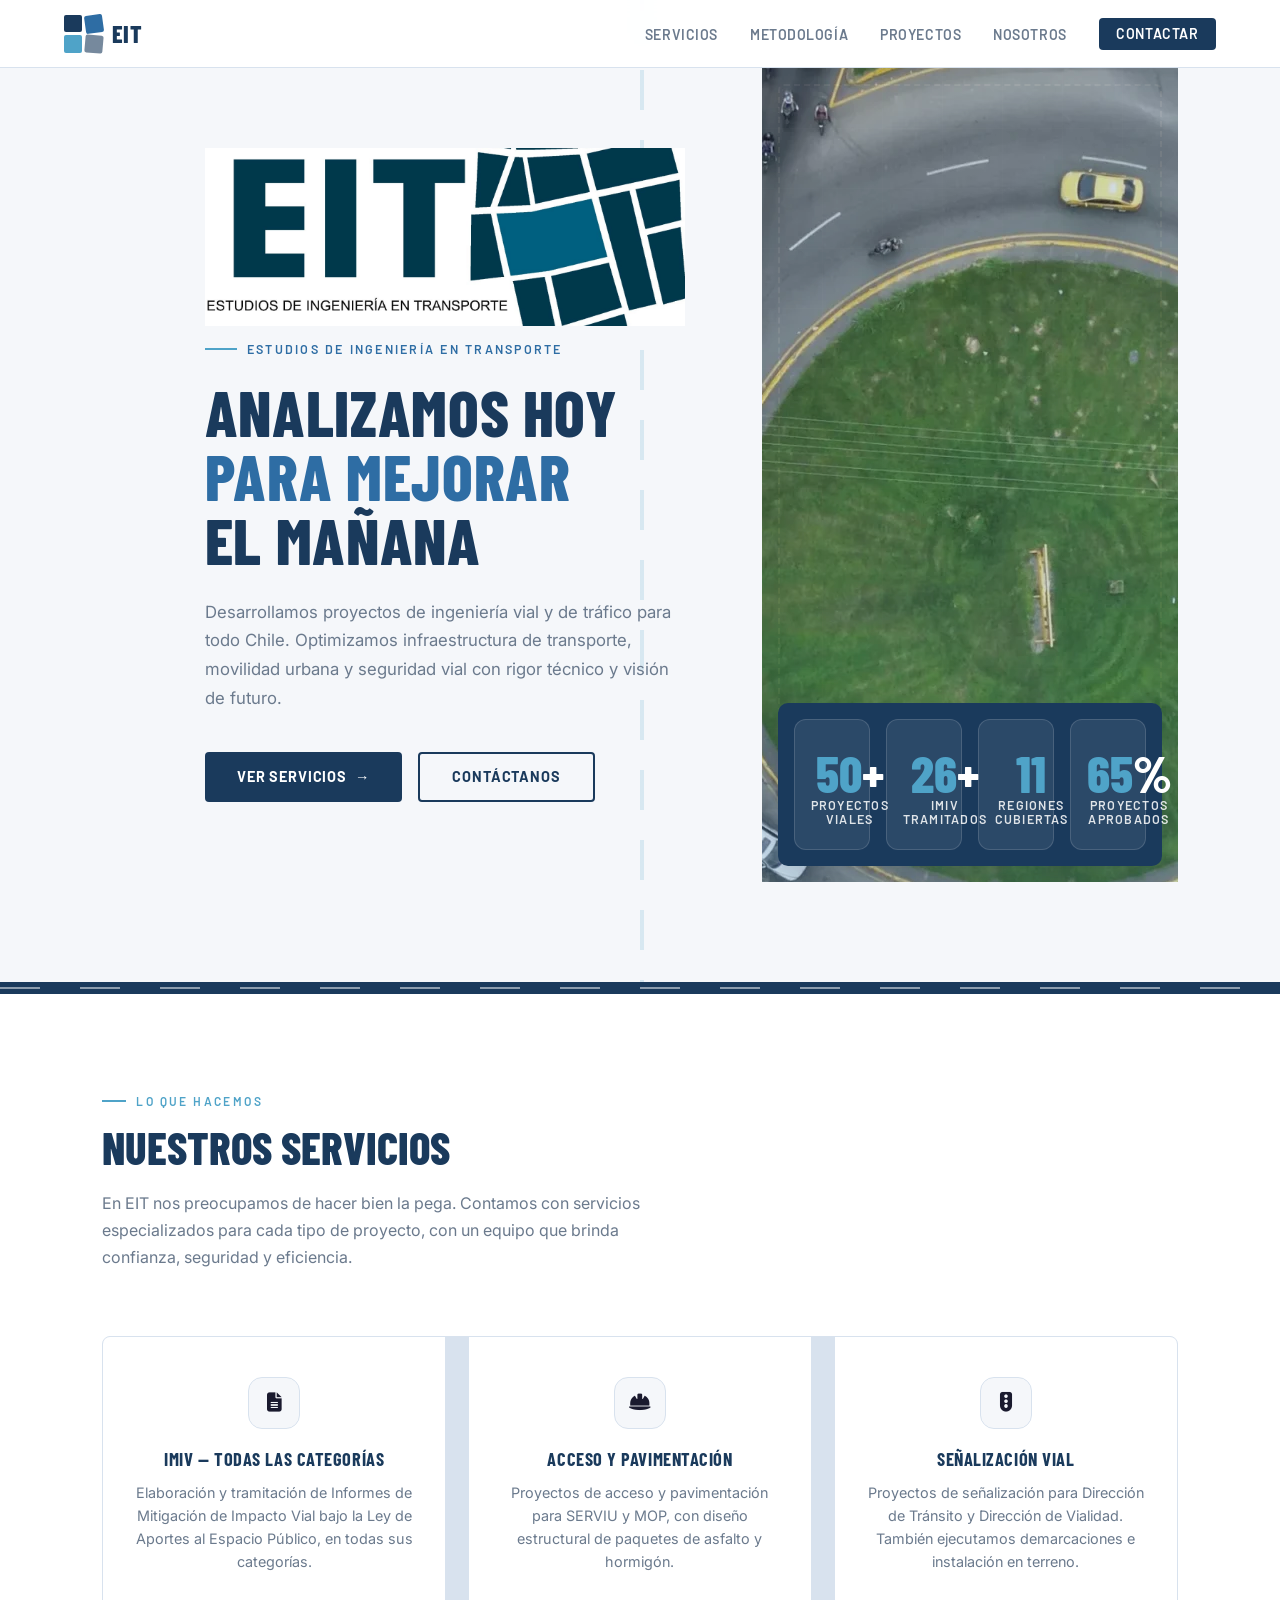
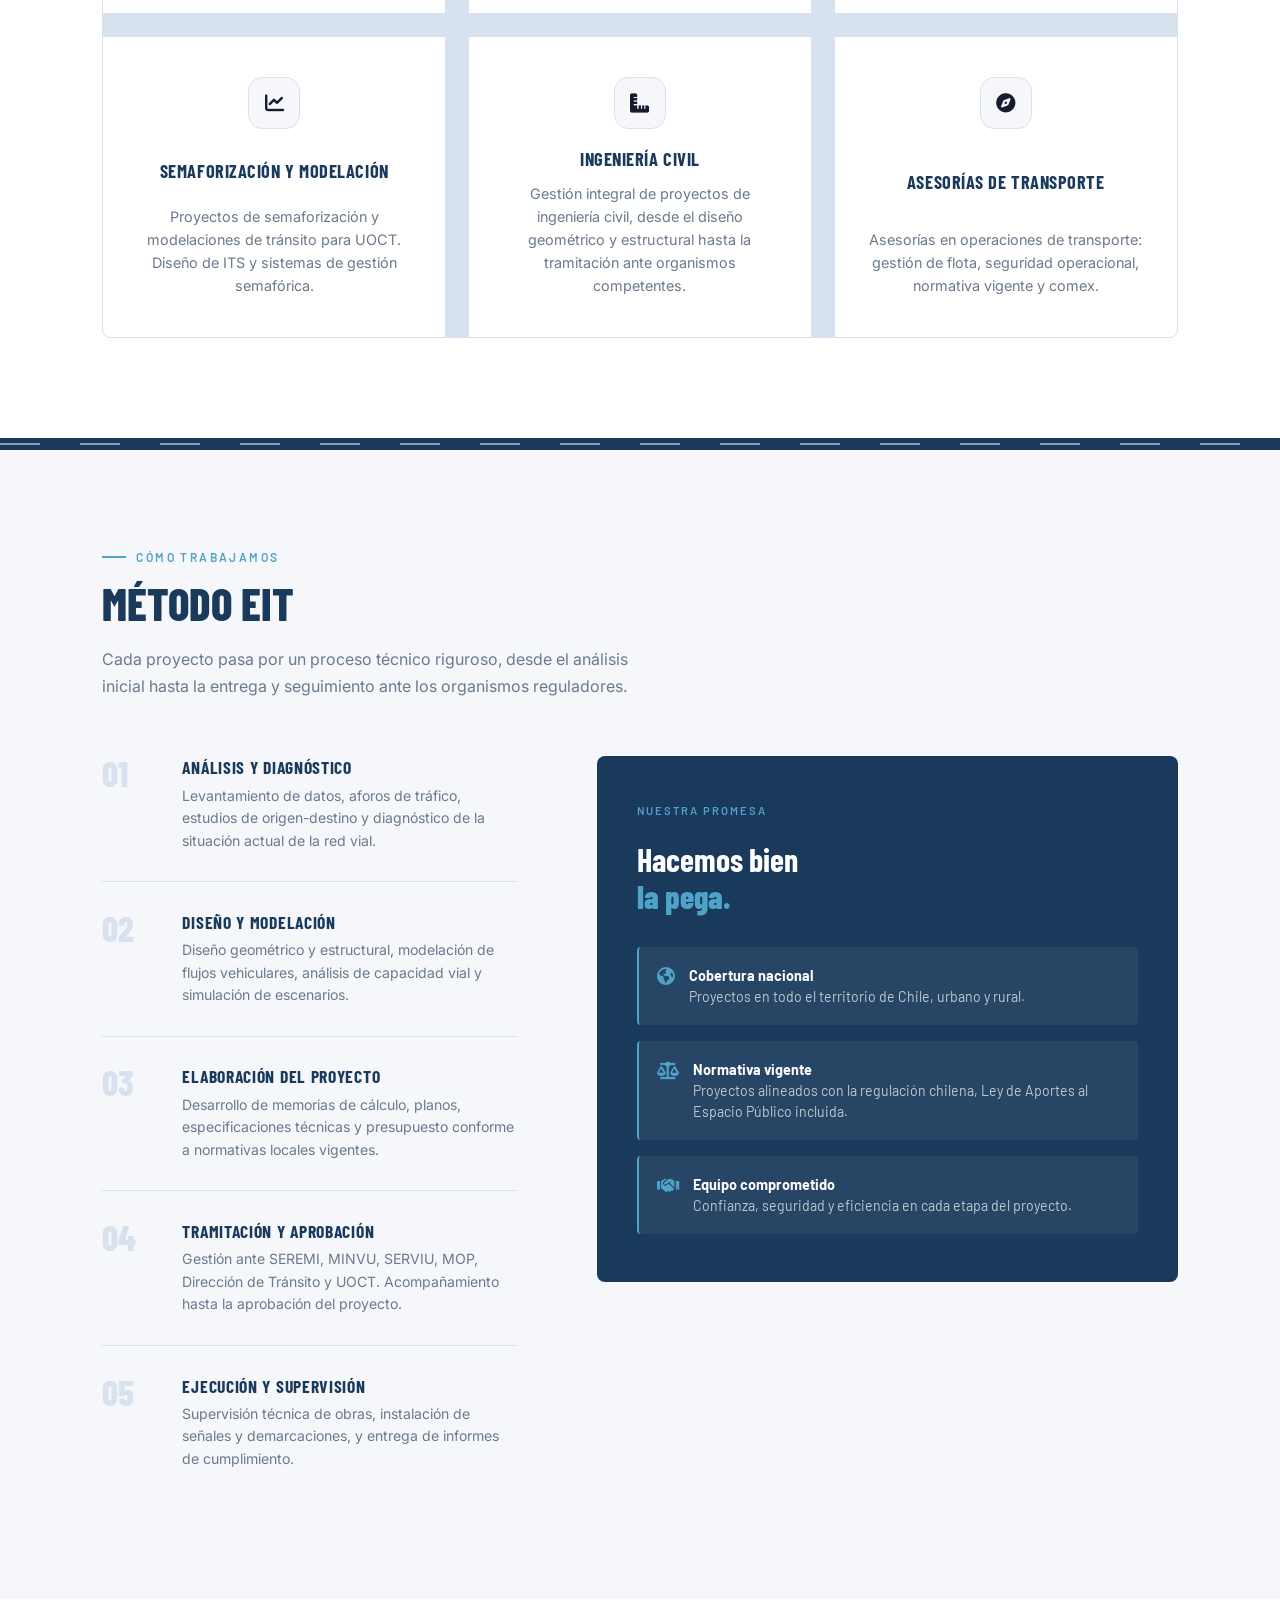
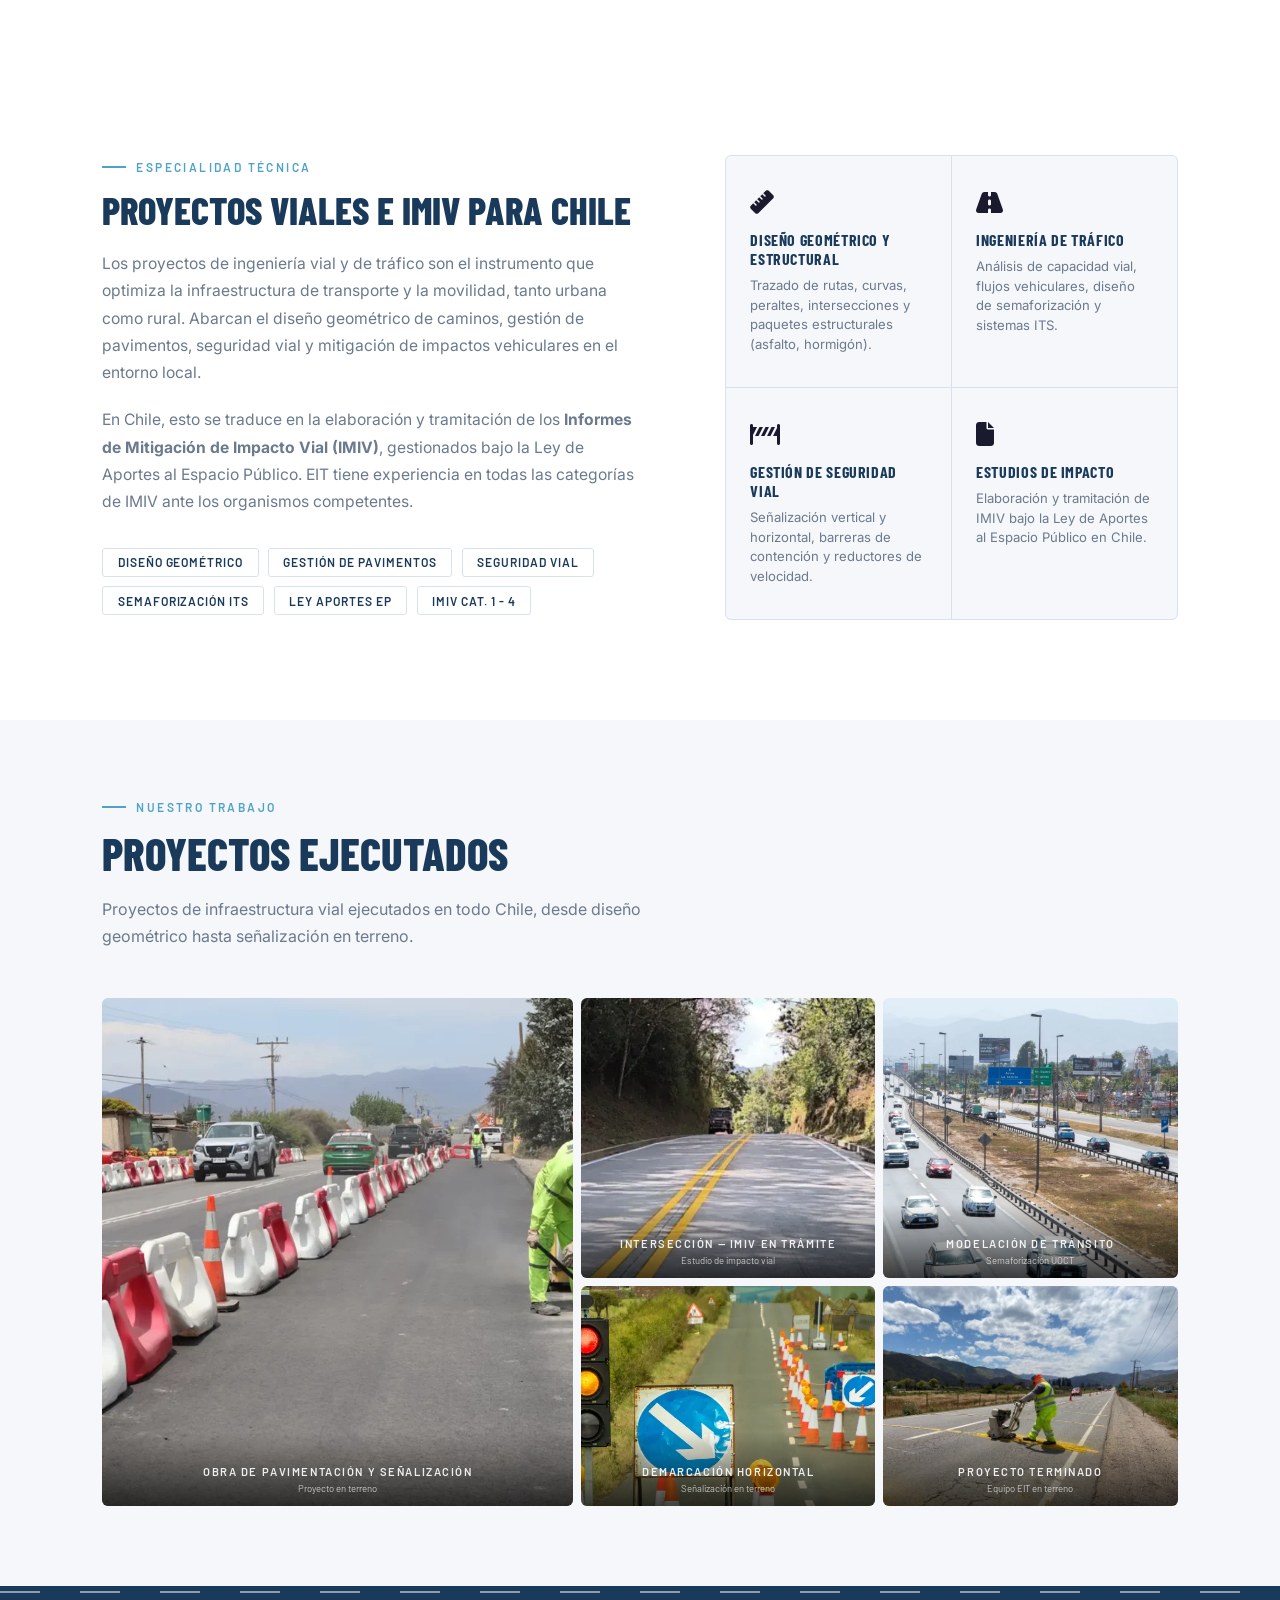
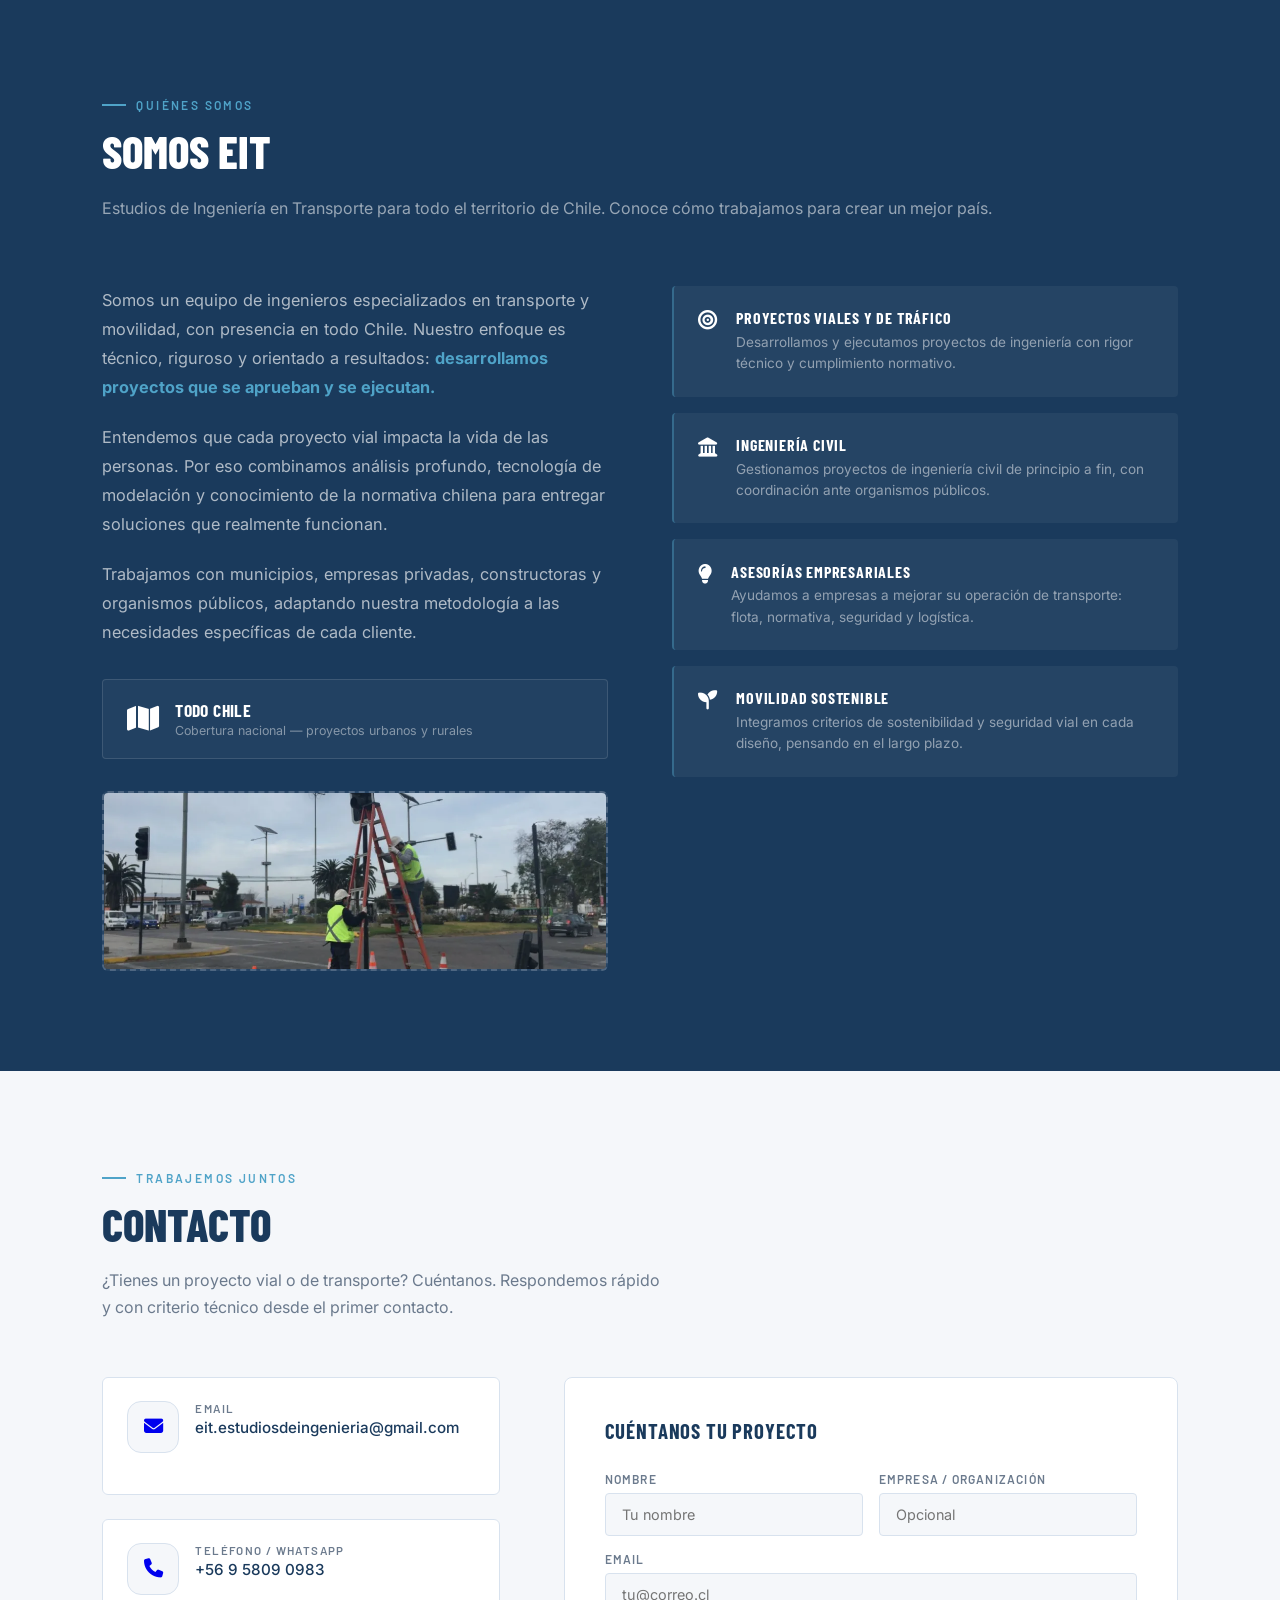
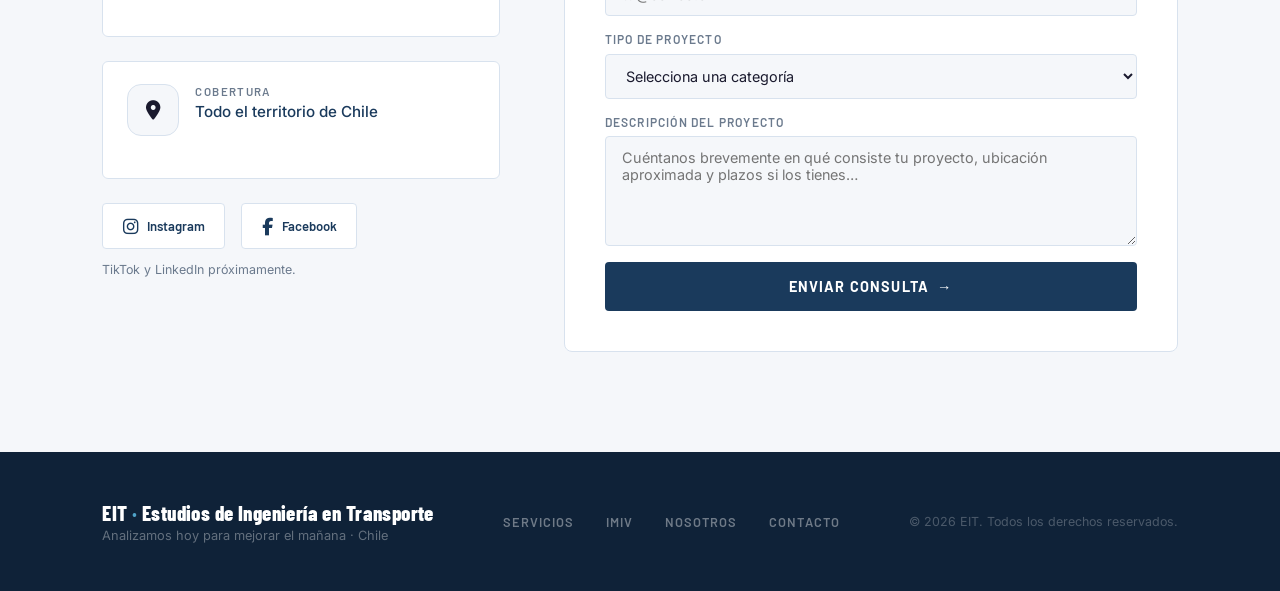
==== index.html @ 3e3e816f "third commit" ====
<!DOCTYPE html>
<html lang="es">
<head>
<meta charset="UTF-8">
<meta name="viewport" content="width=device-width, initial-scale=1.0">
<title>EIT — Estudios de Ingeniería en Transporte</title>
<link rel="preconnect" href="https://fonts.googleapis.com">
<link rel="preconnect" href="https://fonts.gstatic.com" crossorigin>
<link href="https://fonts.googleapis.com/css2?family=Barlow+Condensed:wght@400;600;700;800&family=Barlow:wght@400;500;600&family=Inter:wght@400;500&display=swap" rel="stylesheet">
<link rel="stylesheet" href="https://cdnjs.cloudflare.com/ajax/libs/font-awesome/6.4.0/css/all.min.css" integrity="sha384-iw3OoTErCYJJB9mCa8LNS2hbsQ7M3C0EpIsO/H5+EGAkPGc6rk+V8i04oW/K5xq0" crossorigin="anonymous" referrerpolicy="no-referrer" />


<link rel="stylesheet" href="static/css/style.css">

</head>
<body>

<!-- NAV -->
<nav id="mainNav">
  <a class="nav-logo" href="#">
    <div class="logo-mark">
      <span></span><span></span><span></span><span></span>
    </div>
    <span class="nav-wordmark">EIT</span>
  </a>
  <ul class="nav-links">
    <li><a href="#servicios">Servicios</a></li>
    <li><a href="#metodologia">Metodología</a></li>
    <li><a href="#proyectos">Proyectos</a></li>
    <li><a href="#nosotros">Nosotros</a></li>
    <li><a href="#contacto" class="nav-cta">Contactar</a></li>
  </ul>
</nav>

<!-- HERO -->
<section class="hero" id="inicio">
  <div class="hero-content">
    <img src="static/img/logo_rec.png" alt="Logo EIT" style="margin-bottom:1rem; margin-top:0rem; width:30rem;">

    <div class="hero-eyebrow">Estudios de Ingeniería en Transporte</div>
    <h1 class="hero-title">
      Analizamos hoy<br>
      <em>para mejorar</em>
      el mañana
    </h1>
    <p class="hero-body">
      Desarrollamos proyectos de ingeniería vial y de tráfico para todo Chile. 
      Optimizamos infraestructura de transporte, movilidad urbana y seguridad vial con rigor técnico y visión de futuro.
    </p>
    <div class="hero-actions">
      <a href="#servicios" class="btn-primary">
        <span>Ver servicios</span>
        <span>→</span>
      </a>
      <a href="#contacto" class="btn-outline">
        <span>Contáctanos</span>
      </a>
    </div>
  </div>

  <div class="hero-visual">
    <div class="hero-visual-bg"></div>
    <div class="hero-visual-grid"></div>
    <div class="hero-stats">
      <div class="stat-card">
        <!-- <div class="stat-icon">🛣️</div> -->
        <div class="stat-number"><span id="cnt1">0</span>+</div>
        <div class="stat-label">Proyectos viales</div>
      </div>
      <div class="stat-card">
        <!-- <div class="stat-icon">📊</div> -->
        <div class="stat-number"><span id="cnt2">0</span>+</div>
        <div class="stat-label">IMIV tramitados</div>
      </div>
      <div class="stat-card">
        <!-- <div class="stat-icon">🏙️</div> -->
        <div class="stat-number"><span id="cnt3">0</span></div>
        <div class="stat-label">Regiones cubiertas</div>
      </div>
      <div class="stat-card">
        <!-- <div class="stat-icon">✅</div> -->
        <div class="stat-number"><span id="cnt4">0</span>%</div>
        <div class="stat-label">Proyectos aprobados</div>
      </div>
    </div>
    <div class="img-placeholder" title="Foto de proyecto">
      <!-- <span class="img-placeholder-icon">📷</span> -->
      <img src="static/img/img_05.webp" alt="Imagen de proyecto vial" style="opacity:.8;">
      <!-- <span class="img-placeholder-label">Poner imagen de proyecto aquí<br><span style="opacity:.6;font-size:.7em;">Ej: vista aérea de intersección, obra vial, etc.</span></span> -->
    </div>
  </div>
</section>

<div class="road-divider"></div>

<!-- SERVICIOS -->
<section id="servicios">
  <div class="services-header reveal">
    <div class="section-eyebrow">Lo que hacemos</div>
    <h2 class="section-title">Nuestros servicios</h2>
    <p class="section-sub">En EIT nos preocupamos de hacer bien la pega. Contamos con servicios especializados para cada tipo de proyecto, con un equipo que brinda confianza, seguridad y eficiencia.</p>
  </div>

  <!-- <div class="services-grid" style="display:flex ;flex-wrap:no-wrap; flex-direction:col;  "> -->
  <div class="services-grid" >
    <div class="service-card reveal reveal-delay-1">
      <div class="service-icon"><i class="fas fa-file-alt"></i></div>
      <div class="service-name">IMIV — Todas las categorías</div>
      <p class="service-desc">Elaboración y tramitación de Informes de Mitigación de Impacto Vial bajo la Ley de Aportes al Espacio Público, en todas sus categorías.</p>
    </div>
    <div class="service-card reveal reveal-delay-2">
      <div class="service-icon"><i class="fas fa-hard-hat"></i></div>
      <div class="service-name">Acceso y pavimentación</div>
      <p class="service-desc">Proyectos de acceso y pavimentación para SERVIU y MOP, con diseño estructural de paquetes de asfalto y hormigón.</p>
    </div>
    <div class="service-card reveal reveal-delay-3">
      <div class="service-icon"><i class="fas fa-traffic-light"></i></div>
      <div class="service-name">Señalización vial</div>
      <p class="service-desc">Proyectos de señalización para Dirección de Tránsito y Dirección de Vialidad. También ejecutamos demarcaciones e instalación en terreno.</p>
    </div>
    <div class="service-card reveal reveal-delay-1">
      <div class="service-icon"><i class="fas fa-chart-line"></i></div>
      <div class="service-name">Semaforización y modelación</div>
      <p class="service-desc">Proyectos de semaforización y modelaciones de tránsito para UOCT. Diseño de ITS y sistemas de gestión semafórica.</p>
    </div>
    <div class="service-card reveal reveal-delay-2">
      <div class="service-icon"><i class="fas fa-ruler-combined"></i></div>
      <div class="service-name">Ingeniería civil</div>
      <p class="service-desc">Gestión integral de proyectos de ingeniería civil, desde el diseño geométrico y estructural hasta la tramitación ante organismos competentes.</p>
    </div>
    <div class="service-card reveal reveal-delay-3">
      <div class="service-icon"><i class="fas fa-compass"></i></div>
      <div class="service-name">Asesorías de transporte</div>
      <p class="service-desc">Asesorías en operaciones de transporte: gestión de flota, seguridad operacional, normativa vigente y comex.</p>
    </div>
  </div>
</section>

<div class="road-divider"></div>

<!-- METODOLOGÍA -->
<section id="metodologia">
  <div class="reveal">
    <div class="section-eyebrow">Cómo trabajamos</div>
    <h2 class="section-title">Método EIT</h2>
    <p class="section-sub">Cada proyecto pasa por un proceso técnico riguroso, desde el análisis inicial hasta la entrega y seguimiento ante los organismos reguladores.</p>
  </div>

  <div class="process-layout">
    <div class="process-steps">
      <div class="process-step reveal">
        <div class="step-number">01</div>
        <div class="step-content">
          <h3>Análisis y diagnóstico</h3>
          <p>Levantamiento de datos, aforos de tráfico, estudios de origen-destino y diagnóstico de la situación actual de la red vial.</p>
        </div>
      </div>
      <div class="process-step reveal reveal-delay-1">
        <div class="step-number">02</div>
        <div class="step-content">
          <h3>Diseño y modelación</h3>
          <p>Diseño geométrico y estructural, modelación de flujos vehiculares, análisis de capacidad vial y simulación de escenarios.</p>
        </div>
      </div>
      <div class="process-step reveal reveal-delay-2">
        <div class="step-number">03</div>
        <div class="step-content">
          <h3>Elaboración del proyecto</h3>
          <p>Desarrollo de memorias de cálculo, planos, especificaciones técnicas y presupuesto conforme a normativas locales vigentes.</p>
        </div>
      </div>
      <div class="process-step reveal reveal-delay-3">
        <div class="step-number">04</div>
        <div class="step-content">
          <h3>Tramitación y aprobación</h3>
          <p>Gestión ante SEREMI, MINVU, SERVIU, MOP, Dirección de Tránsito y UOCT. Acompañamiento hasta la aprobación del proyecto.</p>
        </div>
      </div>
      <div class="process-step reveal reveal-delay-4">
        <div class="step-number">05</div>
        <div class="step-content">
          <h3>Ejecución y supervisión</h3>
          <p>Supervisión técnica de obras, instalación de señales y demarcaciones, y entrega de informes de cumplimiento.</p>
        </div>
      </div>
    </div>

    <div class="process-highlight reveal reveal-delay-2">
      <span class="highlight-tag">Nuestra promesa</span>
      <div class="highlight-quote">
        Hacemos bien<br>
        <strong>la pega.</strong>
      </div>
      <div class="highlight-items">
        <div class="highlight-item">
          <span class="hi-icon"><i class="fas fa-globe-americas"></i></span>
          <div class="hi-text">
            <strong>Cobertura nacional</strong>
            Proyectos en todo el territorio de Chile, urbano y rural.
          </div>
        </div>
        <div class="highlight-item">
          <span class="hi-icon"><i class="fas fa-scale-balanced"></i></span>
          <div class="hi-text">
            <strong>Normativa vigente</strong>
            Proyectos alineados con la regulación chilena, Ley de Aportes al Espacio Público incluida.
          </div>
        </div>
        <div class="highlight-item">
          <span class="hi-icon"><i class="fas fa-handshake"></i></span>
          <div class="hi-text">
            <strong>Equipo comprometido</strong>
            Confianza, seguridad y eficiencia en cada etapa del proyecto.
          </div>
        </div>
      </div>
    </div>
  </div>
</section>

<!-- IMIV -->
<section id="imiv">
  <div class="imiv-grid">
    <div class="imiv-content reveal">
      <div class="section-eyebrow">Especialidad técnica</div>
      <h2>Proyectos viales e IMIV para Chile</h2>
      <p>
        Los proyectos de ingeniería vial y de tráfico son el instrumento que optimiza la infraestructura de transporte y la movilidad, tanto urbana como rural. Abarcan el diseño geométrico de caminos, gestión de pavimentos, seguridad vial y mitigación de impactos vehiculares en el entorno local.
      </p>
      <p>
        En Chile, esto se traduce en la elaboración y tramitación de los <strong>Informes de Mitigación de Impacto Vial (IMIV)</strong>, gestionados bajo la Ley de Aportes al Espacio Público. EIT tiene experiencia en todas las categorías de IMIV ante los organismos competentes.
      </p>
      <div class="imiv-tags">
        <span class="tag">Diseño geométrico</span>
        <span class="tag">Gestión de pavimentos</span>
        <span class="tag">Seguridad vial</span>
        <span class="tag">Semaforización ITS</span>
        <span class="tag">Ley Aportes EP</span>
        <span class="tag">IMIV Cat. 1 - 4</span>
      </div>
    </div>

    <div class="imiv-pillars reveal reveal-delay-2">
      <div class="pillar">
        <div class="pillar-icon"><i class="fas fa-ruler"></i></div>
        <h4>Diseño geométrico y estructural</h4>
        <p>Trazado de rutas, curvas, peraltes, intersecciones y paquetes estructurales (asfalto, hormigón).</p>
      </div>
      <div class="pillar">
        <div class="pillar-icon"><i class="fas fa-road"></i></div>
        <h4>Ingeniería de tráfico</h4>
        <p>Análisis de capacidad vial, flujos vehiculares, diseño de semaforización y sistemas ITS.</p>
      </div>
      <div class="pillar">
        
        <div class="pillar-icon"><i class="fas fa-road-barrier"></i></div>
        <h4>Gestión de seguridad vial</h4>
        <p>Señalización vertical y horizontal, barreras de contención y reductores de velocidad.</p>
      </div>
      <div class="pillar">
        <div class="pillar-icon"><i class="fas fa-file"></i></div>
        <h4>Estudios de impacto</h4>
        <p>Elaboración y tramitación de IMIV bajo la Ley de Aportes al Espacio Público en Chile.</p>
      </div>
    </div>
  </div>
</section>

<!-- GALERÍA PROYECTOS -->
<section id="proyectos">
  <div class="reveal" style="margin-bottom:3rem;">
    <div class="section-eyebrow">Nuestro trabajo</div>
    <h2 class="section-title">Proyectos ejecutados</h2>
    <p class="section-sub">Proyectos de infraestructura vial ejecutados en todo Chile, desde diseño geométrico hasta señalización en terreno.</p>
  </div>

  <div class="gallery-grid reveal">
    <div class="gallery-cell" style="grid-row:1/3">
      <img src="static/img/img_06.webp" alt="Obra de pavimentación y señalización" loading="lazy">
      <div class="gallery-caption">
        Obra de pavimentación y señalización
        <span>Proyecto en terreno</span>
      </div>
    </div>
    <div class="gallery-cell">
      <img src="static/img/img_01.webp" alt="Intersección vial — IMIV en trámite" loading="lazy">
      <div class="gallery-caption">
        Intersección — IMIV en trámite
        <span>Estudio de impacto vial</span>
      </div>
    </div>
    <div class="gallery-cell">
      <img src="static/img/img_02.webp" alt="Modelación de tránsito y semaforización" loading="lazy">
      <div class="gallery-caption">
        Modelación de tránsito
        <span>Semaforización UOCT</span>
      </div>
    </div>
    <div class="gallery-cell">
      <img src="static/img/img_03.webp" alt="Demarcación horizontal y señalización" loading="lazy">
      <div class="gallery-caption">
        Demarcación horizontal
        <span>Señalización en terreno</span>
      </div>
    </div>
    <div class="gallery-cell">
      <img src="static/img/img_04.webp" alt="Equipo EIT en terreno" loading="lazy">
      <div class="gallery-caption">
        Proyecto terminado
        <span>Equipo EIT en terreno</span>
      </div>
    </div>
  </div>
</section>

<div class="road-divider"></div>

<!-- NOSOTROS -->
<section id="nosotros">
  <div class="reveal">
    <div class="section-eyebrow" style="color:var(--sky);">Quiénes somos</div>
    <h2 class="section-title">Somos EIT</h2>
    <p class="section-sub">Estudios de Ingeniería en Transporte para todo el territorio de Chile. Conoce cómo trabajamos para crear un mejor país.</p>
  </div>

  <div class="about-grid">
    <div class="about-left reveal">
      <p>
        Somos un equipo de ingenieros especializados en transporte y movilidad, con presencia en todo Chile. Nuestro enfoque es técnico, riguroso y orientado a resultados: <strong>desarrollamos proyectos que se aprueban y se ejecutan.</strong>
      </p>
      <p>
        Entendemos que cada proyecto vial impacta la vida de las personas. Por eso combinamos análisis profundo, tecnología de modelación y conocimiento de la normativa chilena para entregar soluciones que realmente funcionan.
      </p>
      <p>
        Trabajamos con municipios, empresas privadas, constructoras y organismos públicos, adaptando nuestra metodología a las necesidades específicas de cada cliente.
      </p>
      <div class="about-coverage">
        <span class="coverage-icon"><i class="fas fa-map"></i></span>
        <div class="coverage-text">
          Todo Chile
          <small>Cobertura nacional — proyectos urbanos y rurales</small>
        </div>
      </div>
      <!-- Foto equipo -->
      <div style="margin-top:2rem; height:180px; background:rgba(255,255,255,.06); border-radius:6px; border:2px dashed rgba(255,255,255,.18); display:flex; flex-direction:column; align-items:center; justify-content:center; gap:.6rem; cursor:pointer; transition:border-color .2s;" onmouseenter="this.style.borderColor='rgba(79,163,200,.6)'" onmouseleave="this.style.borderColor='rgba(255,255,255,.18)'">
        <img src="static/img/img_09.webp" alt="Equipo EIT en terreno" style="width:100%; height:100%; object-fit:cover; border-radius:4px; opacity:.9;"> 
        <!-- <span style="font-size:1.8rem; opacity:.4;"><i class="fas fa-camera"></i></span>
        <div style="font-family:'Barlow',sans-serif; font-size:.7rem; font-weight:600; letter-spacing:.14em; text-transform:uppercase; color:rgba(255,255,255,.3); text-align:center; padding:0 1rem;">
          Poner imagen proyecto aquí<br> -->
          <!-- <span style="font-weight:400; text-transform:none; letter-spacing:0; font-size:.9em;">Ej: foto del equipo EIT o proyecto destacado</span> -->
        <!-- </div> -->
      </div>
    </div>

    <div class="about-values reveal reveal-delay-2">
      <div class="value-item">
        <span class="value-ico"><i class="fas fa-bullseye"></i></span>
        <div class="value-body">
          <h4>Proyectos viales y de tráfico</h4>
          <p>Desarrollamos y ejecutamos proyectos de ingeniería con rigor técnico y cumplimiento normativo.</p>
        </div>
      </div>
      <div class="value-item">
        <span class="value-ico"><i class="fas fa-landmark"></i></span>
        <div class="value-body">
          <h4>Ingeniería civil</h4>
          <p>Gestionamos proyectos de ingeniería civil de principio a fin, con coordinación ante organismos públicos.</p>
        </div>
      </div>
      <div class="value-item">
        <span class="value-ico"><i class="fas fa-lightbulb"></i></span>
        <div class="value-body">
          <h4>Asesorías empresariales</h4>
          <p>Ayudamos a empresas a mejorar su operación de transporte: flota, normativa, seguridad y logística.</p>
        </div>
      </div>
      <div class="value-item">
        <span class="value-ico"><i class="fas fa-seedling"></i></span>
        <div class="value-body">
          <h4>Movilidad sostenible</h4>
          <p>Integramos criterios de sostenibilidad y seguridad vial en cada diseño, pensando en el largo plazo.</p>
        </div>
      </div>
    </div>
  </div>
</section>

<!-- CONTACTO -->
<section id="contacto">
  <div class="reveal">
    <div class="section-eyebrow">Trabajemos juntos</div>
    <h2 class="section-title">Contacto</h2>
    <p class="section-sub">¿Tienes un proyecto vial o de transporte? Cuéntanos. Respondemos rápido y con criterio técnico desde el primer contacto.</p>
  </div>

  <div class="contact-wrap">
    <div class="reveal">
      <div class="contact-info-block">
        <a href="mailto:eit.estudiosdeingenieria@gmail.com" class="contact-item">
          <div class="service-icon"><i class="fas fa-envelope"></i></div>
          <div>
            <div class="ci-label">Email</div>
            <div class="ci-value">eit.estudiosdeingenieria@gmail.com</div>
          </div>
        </a>
        <a href="tel:+56958090983" class="contact-item">
          <div class="service-icon"><i class="fas fa-phone"></i></div>
          <div>
            <div class="ci-label">Teléfono / WhatsApp</div>
            <div class="ci-value">+56 9 5809 0983</div>
          </div>
        </a>
        <div class="contact-item" style="cursor:default;">
          <div class="service-icon"><i class="fas fa-map-marker-alt"></i></div>
          <div>
            <div class="ci-label">Cobertura</div>
            <div class="ci-value">Todo el territorio de Chile</div>
          </div>
        </div>
      </div>

      <div class="social-row" style="margin-top:1.5rem;">
        <a href="https://www.instagram.com/estudiosingenieriatransportes" target="_blank" class="social-btn">
          <span class="social-icon"><i class="fab fa-instagram"></i></span>
          <span>Instagram</span>
        </a>
        <a href="https://web.facebook.com/profile.php?id=61589708905987" target="_blank" class="social-btn">
          <span class="social-icon"><i class="fab fa-facebook-f"></i></span>
          <span>Facebook</span>
        </a>
      </div>
      <p style="font-size:.78rem;color:var(--muted);margin-top:.8rem;">TikTok y LinkedIn próximamente.</p>
    </div>

    <div class="contact-form-card reveal reveal-delay-2">
      <div class="form-title">Cuéntanos tu proyecto</div>
      <div class="form-row">
        <div class="form-group">
          <label>Nombre</label>
          <input type="text" placeholder="Tu nombre">
        </div>
        <div class="form-group">
          <label>Empresa / Organización</label>
          <input type="text" placeholder="Opcional">
        </div>
      </div>
      <div class="form-group">
        <label>Email</label>
        <input type="email" placeholder="tu@correo.cl">
      </div>
      <div class="form-group">
        <label>Tipo de proyecto</label>
        <select>
          <option value="">Selecciona una categoría</option>
          <option>IMIV</option>
          <option>Proyecto de señalización</option>
          <option>Proyecto de semaforización</option>
          <option>Acceso y pavimentación</option>
          <option>Asesoría de transporte</option>
          <option>Otro</option>
        </select>
      </div>
      <div class="form-group">
        <label>Descripción del proyecto</label>
        <textarea placeholder="Cuéntanos brevemente en qué consiste tu proyecto, ubicación aproximada y plazos si los tienes…"></textarea>
      </div>
      <button class="form-submit" onclick="handleSubmit(this)">
        <span>Enviar consulta</span>
        <span>→</span>
      </button>
    </div>
  </div>
</section>

<!-- FOOTER -->
<footer>
  <div>
    <div class="footer-brand">EIT <span>·</span> Estudios de Ingeniería en Transporte</div>
    <div class="footer-tagline">Analizamos hoy para mejorar el mañana · Chile</div>
  </div>
  <ul class="footer-links">
    <li><a href="#servicios">Servicios</a></li>
    <li><a href="#imiv">IMIV</a></li>
    <li><a href="#nosotros">Nosotros</a></li>
    <li><a href="#contacto">Contacto</a></li>
  </ul>
  <div class="footer-copy">© 2026 EIT. Todos los derechos reservados.</div>
</footer>

<script>
  // Nav scroll effect
  const nav = document.getElementById('mainNav');
  window.addEventListener('scroll', () => {
    nav.classList.toggle('scrolled', window.scrollY > 20);
  });

  // Scroll reveal
  const revealEls = document.querySelectorAll('.reveal');
  const observer = new IntersectionObserver((entries) => {
    entries.forEach(e => {
      if (e.isIntersecting) {
        e.target.classList.add('visible');
        observer.unobserve(e.target);
      }
    });
  }, { threshold: 0.12 });
  revealEls.forEach(el => observer.observe(el));

  // Animated counters
  function animateCounter(el, target, duration = 1800) {
    let start = 0;
    const step = target / (duration / 16);
    const timer = setInterval(() => {
      start = Math.min(start + step, target);
      el.textContent = Math.floor(start);
      if (start >= target) clearInterval(timer);
    }, 16);
  }

  const countersStarted = { value: false };
  const heroObserver = new IntersectionObserver((entries) => {
    if (entries[0].isIntersecting && !countersStarted.value) {
      countersStarted.value = true;
      setTimeout(() => animateCounter(document.getElementById('cnt1'), 50), 300);
      setTimeout(() => animateCounter(document.getElementById('cnt2'), 30), 500);
      setTimeout(() => animateCounter(document.getElementById('cnt3'), 15), 700);
      setTimeout(() => animateCounter(document.getElementById('cnt4'), 97), 900);
    }
  }, { threshold: 0.3 });
  heroObserver.observe(document.querySelector('.hero-stats'));

  // Form submit feedback
  function handleSubmit(btn) {
    btn.innerHTML = '<span>✓ Mensaje enviado</span>';
    btn.style.background = '#2E6DA4';
    btn.disabled = true;
    setTimeout(() => {
      btn.innerHTML = '<span>Enviar consulta</span><span>→</span>';
      btn.style.background = '';
      btn.disabled = false;
    }, 3000);
  }
</script>
</body>
</html>
---- static/css/style.css ----
*, *::before, *::after { box-sizing: border-box; margin: 0; padding: 0; }

  :root {
    --navy:    #1A3A5C;
    --blue:    #2E6DA4;
    --sky:     #4FA3C8;
    --light:   #F5F7FA;
    --white:   #FFFFFF;
    --ink:     #1A1A2E;
    --muted:   #6B7A8D;
    --border:  #D8E2EE;
  }

  html { scroll-behavior: smooth; }

  body {
    font-family: 'Inter', sans-serif;
    background: var(--white);
    color: var(--ink);
    overflow-x: hidden;
  }

  /* ──────────────── NAV ──────────────── */
  nav {
    position: fixed; top: 0; left: 0; right: 0; z-index: 100;
    display: flex; align-items: center; justify-content: space-between;
    padding: 0 5vw;
    height: 68px;
    background: rgba(255,255,255,0.92);
    backdrop-filter: blur(10px);
    border-bottom: 1px solid var(--border);
    transition: box-shadow .3s;
  }
  nav.scrolled { box-shadow: 0 2px 20px rgba(26,58,92,.10); }

  .nav-logo {
    display: flex; align-items: center; gap: 10px;
    text-decoration: none;
  }
  .logo-mark {
    width: 38px; height: 38px;
    display: grid; grid-template-columns: 1fr 1fr; gap: 3px;
  }
  .logo-mark span {
    background: var(--navy);
    border-radius: 2px;
    transition: background .3s;
  }
  .logo-mark span:nth-child(2) { background: var(--blue); transform: rotate(-8deg); }
  .logo-mark span:nth-child(3) { background: var(--sky); }
  .logo-mark span:nth-child(4) { background: var(--navy); opacity:.6; transform: rotate(5deg); }

  .nav-wordmark {
    font-family: 'Barlow Condensed', sans-serif;
    font-weight: 800; font-size: 1.5rem;
    color: var(--navy); letter-spacing: .02em;
  }

  .nav-links {
    display: flex; align-items: center; gap: 2rem;
    list-style: none;
  }
  .nav-links a {
    font-family: 'Barlow', sans-serif;
    font-size: .88rem; font-weight: 600;
    color: var(--muted); text-decoration: none;
    letter-spacing: .04em; text-transform: uppercase;
    transition: color .2s;
  }
  .nav-links a:hover { color: var(--navy); }
  .nav-cta {
    background: var(--navy); color: var(--white) !important;
    padding: .45rem 1.1rem; border-radius: 4px;
    transition: background .2s !important;
  }
  .nav-cta:hover { background: var(--blue) !important; color: var(--white) !important; }

  /* ──────────────── HERO ──────────────── */
  .hero {
    min-height: 100vh;
    display: grid;
    grid-template-columns: 1fr 1fr;
    padding-top: 68px;
    background: var(--light);
    position: relative;
    overflow: hidden;
  }

  /* Road line decoration */
  .hero::before {
    content: '';
    position: absolute;
    left: 50%; top: 0; bottom: 0;
    width: 4px;
    background: repeating-linear-gradient(
      to bottom,
      var(--sky) 0, var(--sky) 40px,
      transparent 40px, transparent 70px
    );
    opacity: .18;
    animation: roadLines 1.2s linear infinite;
  }
  @keyframes roadLines {
    from { transform: translateY(-70px); }
    to   { transform: translateY(0); }
  }

  .hero-content {
    display: flex; flex-direction: column; justify-content: center;
    padding: 80px 6vw 80px 8vw;
    position: relative; z-index: 2;
  }

  .hero-eyebrow {
    font-family: 'Barlow', sans-serif;
    font-size: .78rem; font-weight: 600;
    letter-spacing: .18em; text-transform: uppercase;
    color: var(--blue);
    display: flex; align-items: center; gap: 10px;
    margin-bottom: 1.5rem;
  }
  .hero-eyebrow::before {
    content: '';
    display: inline-block; width: 32px; height: 2px;
    background: var(--sky);
  }

  .hero-title {
    font-family: 'Barlow Condensed', sans-serif;
    font-size: clamp(2.8rem, 5vw, 4.6rem);
    font-weight: 800; line-height: 1.0;
    color: var(--navy);
    text-transform: uppercase;
    letter-spacing: .01em;
    margin-bottom: 1.6rem;
  }
  .hero-title em {
    font-style: normal; color: var(--blue);
    display: block;
  }

  .hero-body {
    font-size: 1.05rem; line-height: 1.7;
    color: var(--muted); max-width: 480px;
    margin-bottom: 2.5rem;
  }

  .hero-actions {
    display: flex; gap: 1rem; flex-wrap: wrap;
  }
  .btn-primary {
    font-family: 'Barlow', sans-serif;
    font-weight: 700; font-size: .9rem;
    letter-spacing: .06em; text-transform: uppercase;
    padding: .9rem 2rem; border-radius: 4px;
    background: var(--navy); color: var(--white);
    text-decoration: none; border: none; cursor: pointer;
    transition: background .2s, transform .15s;
    display: inline-flex; align-items: center; gap: .5rem;
  }
  .btn-primary:hover { background: var(--blue); transform: translateY(-1px); }
  .btn-outline {
    font-family: 'Barlow', sans-serif;
    font-weight: 700; font-size: .9rem;
    letter-spacing: .06em; text-transform: uppercase;
    padding: .9rem 2rem; border-radius: 4px;
    border: 2px solid var(--navy); color: var(--navy);
    text-decoration: none; cursor: pointer;
    transition: all .2s;
    display: inline-flex; align-items: center; gap: .5rem;
    background: transparent;
  }
  .btn-outline:hover { background: var(--navy); color: var(--white); transform: translateY(-1px); }

  .hero-visual {
    position: relative; overflow: hidden;
    display: flex; align-items: center; justify-content: center;
  }
  .hero-visual-bg {
    position: absolute; inset: 0;
    background: linear-gradient(135deg, var(--navy) 0%, var(--blue) 60%, var(--sky) 100%);
  }

  /* ── IMAGE PLACEHOLDER ── */
  .img-placeholder {
    position: absolute; inset: 0;
    display: flex; flex-direction: column;
    align-items: center; justify-content: center;
    gap: .6rem;
    border: 2.5px dashed rgba(255,255,255,.25);
    margin: 16px;
    border-radius: 6px;
    cursor: pointer;
    transition: border-color .2s, background .2s;
    z-index: 1;
  }
  .img-placeholder:hover {
    border-color: rgba(255,255,255,.5);
    background: rgba(255,255,255,.04);
  }
  .img-placeholder-icon { font-size: 2.2rem; opacity: .5; }
  .img-placeholder-label {
    font-family: 'Barlow', sans-serif;
    font-size: .75rem; font-weight: 600;
    letter-spacing: .14em; text-transform: uppercase;
    color: rgba(255,255,255,.4); text-align: center;
    padding: 0 1rem;
  }

  .hero-visual-grid {
    position: absolute; inset: 0;
    background-image:
      linear-gradient(rgba(255,255,255,.04) 1px, transparent 1px),
      linear-gradient(90deg, rgba(255,255,255,.04) 1px, transparent 1px);
    background-size: 60px 60px;
  }
  .hero-stats {
    position: absolute; left: 16px; right: 16px; bottom: 16px;
    z-index: 2;
    display: grid; grid-template-columns: repeat(4, minmax(0, 1fr));
    gap: 1rem;
    padding: 1rem;
    background: var(--navy);
    border-radius: 10px;
    box-shadow: 0 14px 40px rgba(10, 29, 57, .22);
  }
  .stat-card {
    background: rgba(255,255,255,.08);
    border: 1px solid rgba(255,255,255,.14);
    border-radius: 12px;
    display: grid;
    grid-template-rows: 2fr 1fr;
    align-items: center;
    justify-items: center;
    padding: 1.4rem 1rem;
    text-align: center;
    transition: background .3s, transform .3s;
    cursor: default;
  }
  .stat-card:hover { background: rgba(255,255,255,.16); transform: translateY(-1px); }
  .stat-card:first-child { border-top-left-radius: 12px; }
  .stat-number {
    font-family: 'Barlow Condensed', sans-serif;
    font-size: clamp(2.5rem, 4vw, 3.8rem);
    font-weight: 800; color: var(--white);
    line-height: 1; align-self: end;
  }
  .stat-number span { color: var(--sky); }
  .stat-label {
    font-family: 'Barlow', sans-serif;
    font-size: .78rem; font-weight: 600;
    letter-spacing: .1em; text-transform: uppercase;
    color: rgba(255,255,255,.85);
    align-self: start;
  }
  .stat-icon {
    font-size: 1.6rem; margin-bottom: .8rem;
    opacity: .7;
  }

  /* ──────────────── ROAD DIVIDER ──────────────── */
  .road-divider {
    height: 12px;
    background: var(--navy);
    position: relative; overflow: hidden;
  }
  .road-divider::after {
    content: '';
    position: absolute;
    left: 0; right: 0;
    top: 50%; transform: translateY(-50%);
    height: 2px;
    background: repeating-linear-gradient(
      to right,
      rgba(255,255,255,.5) 0, rgba(255,255,255,.5) 40px,
      transparent 40px, transparent 80px
    );
    animation: roadH 1.8s linear infinite;
  }
  @keyframes roadH {
    from { transform: translateY(-50%) translateX(0); }
    to   { transform: translateY(-50%) translateX(80px); }
  }

  /* ──────────────── SECTIONS COMMON ──────────────── */
  section { padding: 100px 8vw; }
  .section-eyebrow {
    font-family: 'Barlow', sans-serif;
    font-size: .75rem; font-weight: 600;
    letter-spacing: .2em; text-transform: uppercase;
    color: var(--sky); margin-bottom: 1rem;
    display: flex; align-items: center; gap: 10px;
  }
  .section-eyebrow::before {
    content: ''; display: inline-block;
    width: 24px; height: 2px; background: var(--sky);
  }
  .section-title {
    font-family: 'Barlow Condensed', sans-serif;
    font-size: clamp(2rem, 3.5vw, 3rem);
    font-weight: 800; text-transform: uppercase;
    color: var(--navy); line-height: 1.05;
    margin-bottom: 1.2rem;
  }
  .section-sub {
    font-size: 1rem; line-height: 1.7;
    color: var(--muted); max-width: 560px;
  }

  /* ──────────────── SERVICIOS ──────────────── */
  #servicios { background: var(--white); }
  .services-header { margin-bottom: 4rem; }

  .services-grid {
    display: grid;
    grid-template-columns: repeat(3, minmax(280px, 1fr));
    gap: 1.5rem;
    background: var(--border);
    border: 1.5px solid var(--border);
    border-radius: 8px;
    overflow: hidden;
    align-items: stretch;
  }
  .service-card {
    background: var(--white);
    padding: 2.5rem 2rem;
    transition: background .2s;
    position: relative;
    display: flex;
    flex-direction: column;
    justify-content: space-between;
    align-items: center;
    text-align: center;
  }
  .service-card:hover { background: var(--light); }
  .service-card::before {
    content: '';
    position: absolute; top: 0; left: 0;
    width: 3px; height: 0;
    background: var(--blue);
    transition: height .35s ease;
  }
  .service-card:hover::before { height: 100%; }

  .service-icon {
    width: 52px; height: 52px;
    background: var(--light);
    border-radius: 14px;
    display: flex; align-items: center; justify-content: center;
    margin-bottom: 1.2rem;
    font-size: 1.2rem;
    border: 1.5px solid var(--border);
    transition: background .2s, border-color .2s, transform .2s;
  }
  .service-icon i {
    width: 100%; height: 100%;
    display: flex; align-items: center; justify-content: center;
  }
  .service-card:hover .service-icon {
    background: var(--blue); border-color: var(--blue);
    color: var(--white);
  }

  .service-name {
    font-family: 'Barlow Condensed', sans-serif;
    font-size: 1.15rem; font-weight: 700;
    text-transform: uppercase; letter-spacing: .03em;
    color: var(--navy); margin-bottom: .7rem;
  }
  .service-desc {
    font-size: .9rem; line-height: 1.6;
    color: var(--muted);
  }

  /* ──────────────── CÓMO TRABAJAMOS ──────────────── */
  #metodologia { background: var(--light); }

  .process-layout {
    display: grid;
    grid-template-columns: 1fr 1.4fr;
    gap: 5rem;
    align-items: start;
    margin-top: 3.5rem;
  }

  .process-steps { display: flex; flex-direction: column; gap: 0; }

  .process-step {
    display: grid;
    grid-template-columns: 56px 1fr;
    gap: 1.5rem;
    padding: 1.8rem 0;
    border-bottom: 1px solid var(--border);
    cursor: pointer;
    transition: padding-left .25s;
  }
  .process-step:first-child { padding-top: 0; }
  .process-step:last-child { border-bottom: none; }
  .process-step:hover { padding-left: .5rem; }

  .step-number {
    font-family: 'Barlow Condensed', sans-serif;
    font-size: 2.2rem; font-weight: 800;
    color: var(--border);
    line-height: 1;
    transition: color .25s;
  }
  .process-step:hover .step-number { color: var(--sky); }

  .step-content h3 {
    font-family: 'Barlow Condensed', sans-serif;
    font-size: 1.1rem; font-weight: 700;
    text-transform: uppercase; letter-spacing: .04em;
    color: var(--navy); margin-bottom: .4rem;
  }
  .step-content p {
    font-size: .88rem; line-height: 1.6;
    color: var(--muted);
  }

  .process-highlight {
    background: var(--navy);
    border-radius: 8px;
    padding: 3rem 2.5rem;
    position: sticky; top: 100px;
  }
  .highlight-tag {
    font-family: 'Barlow', sans-serif;
    font-size: .7rem; font-weight: 600;
    letter-spacing: .18em; text-transform: uppercase;
    color: var(--sky); margin-bottom: 1.5rem;
    display: block;
  }
  .highlight-quote {
    font-family: 'Barlow Condensed', sans-serif;
    font-size: clamp(1.6rem, 2.5vw, 2.1rem);
    font-weight: 700; color: var(--white);
    line-height: 1.15; margin-bottom: 2rem;
  }
  .highlight-quote strong {
    color: var(--sky); font-weight: 800;
    display: block;
  }

  .highlight-items { display: flex; flex-direction: column; gap: 1rem; }
  .highlight-item {
    display: flex; align-items: flex-start; gap: .9rem;
    padding: 1.1rem;
    background: rgba(255,255,255,.06);
    border-radius: 4px;
    border-left: 2px solid var(--sky);
  }
  .hi-icon { font-size: 1.1rem; margin-top: .1rem; color: var(--sky); }
  .hi-text {
    font-family: 'Barlow', sans-serif;
    font-size: .88rem; line-height: 1.5;
    color: rgba(255,255,255,.7);
  }
  .hi-text strong { color: var(--white); display: block; font-size: .9rem; }

  /* ──────────────── IMIV FEATURE ──────────────── */
  #imiv {
    background: var(--white);
    padding: 100px 8vw;
  }
  .imiv-grid {
    display: grid;
    grid-template-columns: 1.2fr 1fr;
    gap: 5rem;
    align-items: center;
    margin-top: 3.5rem;
  }
  .imiv-content h2 {
    font-family: 'Barlow Condensed', sans-serif;
    font-size: clamp(1.8rem, 3vw, 2.6rem);
    font-weight: 800; text-transform: uppercase;
    color: var(--navy); line-height: 1.05;
    margin-bottom: 1.2rem;
  }
  .imiv-content p {
    font-size: .98rem; line-height: 1.75;
    color: var(--muted); margin-bottom: 1.2rem;
  }
  .imiv-tags {
    display: flex; flex-wrap: wrap; gap: .6rem;
    margin-top: 2rem;
  }
  .tag {
    font-family: 'Barlow', sans-serif;
    font-size: .75rem; font-weight: 600;
    letter-spacing: .08em; text-transform: uppercase;
    padding: .4rem .9rem; border-radius: 3px;
    border: 1.5px solid var(--border);
    color: var(--navy);
  }

  .imiv-pillars {
    display: grid; grid-template-columns: 1fr 1fr; gap: 1.5px;
    background: var(--border); border: 1.5px solid var(--border);
    border-radius: 6px; overflow: hidden;
  }
  .pillar {
    background: var(--light); padding: 2rem 1.5rem;
    transition: background .2s;
  }
  .pillar:hover { background: var(--white); }
  .pillar-icon {
    font-size: 1.5rem; margin-bottom: .8rem;
  }
  .pillar h4 {
    font-family: 'Barlow Condensed', sans-serif;
    font-size: 1rem; font-weight: 700;
    text-transform: uppercase; letter-spacing: .04em;
    color: var(--navy); margin-bottom: .5rem;
  }
  .pillar p {
    font-size: .82rem; line-height: 1.5; color: var(--muted);
  }

  /* ──────────────── NOSOTROS ──────────────── */
  #nosotros {
    background: var(--navy);
    color: var(--white);
    padding: 100px 8vw;
  }
  #nosotros .section-title { color: var(--white); }
  #nosotros .section-sub { color: rgba(255,255,255,.55); max-width: 100%; }

  .about-grid {
    display: grid; grid-template-columns: 1fr 1fr;
    gap: 4rem; margin-top: 4rem; align-items: start;
  }
  .about-left p {
    font-size: 1.02rem; line-height: 1.78;
    color: rgba(255,255,255,.65); margin-bottom: 1.3rem;
  }
  .about-left p strong { color: var(--sky); }
  .about-coverage {
    display: flex; align-items: center; gap: 1rem;
    margin-top: 2rem; padding: 1.2rem 1.5rem;
    border: 1px solid rgba(255,255,255,.12);
    border-radius: 4px;
    background: rgba(255,255,255,.04);
  }
  .coverage-icon { font-size: 1.8rem; }
  .coverage-text {
    font-family: 'Barlow Condensed', sans-serif;
    font-size: 1.1rem; font-weight: 700;
    color: var(--white); letter-spacing: .02em;
    text-transform: uppercase;
  }
  .coverage-text small {
    display: block; font-family: 'Inter', sans-serif;
    font-size: .78rem; font-weight: 400;
    color: rgba(255,255,255,.45); text-transform: none;
    letter-spacing: 0; margin-top: .15rem;
  }

  .about-values { display: flex; flex-direction: column; gap: 1rem; }
  .value-item {
    display: flex; gap: 1.2rem;
    padding: 1.4rem 1.5rem;
    background: rgba(255,255,255,.05);
    border-radius: 4px;
    border-left: 2px solid rgba(79,163,200,.4);
    transition: border-color .2s, background .2s;
  }
  .value-item:hover {
    border-color: var(--sky);
    background: rgba(255,255,255,.08);
  }
  .value-ico { font-size: 1.2rem; }
  .value-body h4 {
    font-family: 'Barlow Condensed', sans-serif;
    font-size: 1rem; font-weight: 700;
    text-transform: uppercase; letter-spacing: .05em;
    color: var(--white); margin-bottom: .3rem;
  }
  .value-body p {
    font-size: .85rem; line-height: 1.55;
    color: rgba(255,255,255,.5);
    margin: 0;
  }

  /* ──────────────── CONTACTO ──────────────── */
  #contacto { background: var(--light); }
  .contact-wrap {
    display: grid; grid-template-columns: 1fr 1fr;
    gap: 4rem; align-items: start;
    margin-top: 3.5rem;
  }
  .contact-info-block { display: flex; flex-direction: column; gap: 1.5rem; }
  .contact-item {
    display: flex; align-items: flex-start; gap: 1rem;
    padding: 1.4rem 1.5rem;
    background: var(--white);
    border: 1.5px solid var(--border);
    border-radius: 6px;
    text-decoration: none;
    transition: border-color .2s, box-shadow .2s;
  }
  .contact-item:hover {
    border-color: var(--blue);
    box-shadow: 0 4px 16px rgba(46,109,164,.12);
  }
  .ci-icon {
    width: 40px; height: 40px;
    background: var(--navy); border-radius: 4px;
    display: flex; align-items: center; justify-content: center;
    font-size: 1rem; flex-shrink: 0;
  }
  .ci-label {
    font-family: 'Barlow', sans-serif;
    font-size: .72rem; font-weight: 600;
    letter-spacing: .12em; text-transform: uppercase;
    color: var(--muted); margin-bottom: .2rem;
  }
  .ci-value {
    font-size: .95rem; font-weight: 500;
    color: var(--navy);
  }

  .social-row {
    display: flex; gap: 1rem; margin-top: .5rem;
  }
  .social-btn {
    display: flex; align-items: center; gap: .6rem;
    padding: .7rem 1.2rem;
    border: 1.5px solid var(--border);
    border-radius: 4px; text-decoration: none;
    font-family: 'Barlow', sans-serif;
    font-size: .82rem; font-weight: 600;
    color: var(--navy);
    transition: all .2s;
    background: var(--white);
  }
  .social-btn:hover {
    background: var(--navy); color: var(--white);
    border-color: var(--navy);
  }
  .social-icon { font-size: 1.1rem; }

  .contact-form-card {
    background: var(--white);
    border: 1.5px solid var(--border);
    border-radius: 8px;
    padding: 2.5rem;
  }
  .form-title {
    font-family: 'Barlow Condensed', sans-serif;
    font-size: 1.3rem; font-weight: 700;
    text-transform: uppercase; letter-spacing: .04em;
    color: var(--navy); margin-bottom: 1.8rem;
  }
  .form-row { display: grid; grid-template-columns: 1fr 1fr; gap: 1rem; }
  .form-group { display: flex; flex-direction: column; gap: .45rem; margin-bottom: 1rem; }
  .form-group label {
    font-family: 'Barlow', sans-serif;
    font-size: .75rem; font-weight: 600;
    letter-spacing: .1em; text-transform: uppercase;
    color: var(--muted);
  }
  .form-group input,
  .form-group select,
  .form-group textarea {
    font-family: 'Inter', sans-serif;
    font-size: .9rem; color: var(--ink);
    padding: .75rem 1rem;
    border: 1.5px solid var(--border);
    border-radius: 4px;
    background: var(--light);
    outline: none;
    transition: border-color .2s, background .2s;
    /* -webkit-appearance: none; */
  }
  .form-group input:focus,
  .form-group select:focus,
  .form-group textarea:focus {
    border-color: var(--blue);
    background: var(--white);
  }
  .form-group textarea { resize: vertical; min-height: 110px; }
  .form-submit {
    width: 100%; padding: 1rem;
    font-family: 'Barlow', sans-serif;
    font-size: .9rem; font-weight: 700;
    letter-spacing: .08em; text-transform: uppercase;
    background: var(--navy); color: var(--white);
    border: none; border-radius: 4px;
    cursor: pointer;
    transition: background .2s, transform .15s;
    margin-top: .5rem;
    display: flex; align-items: center; justify-content: center; gap: .5rem;
  }
  .form-submit:hover { background: var(--blue); transform: translateY(-1px); }

  /* ──────────────── FOOTER ──────────────── */
  footer {
    background: #0F2238;
    padding: 3rem 8vw;
    display: flex; align-items: center; justify-content: space-between;
    flex-wrap: wrap; gap: 1.5rem;
  }
  .footer-brand {
    font-family: 'Barlow Condensed', sans-serif;
    font-size: 1.3rem; font-weight: 800;
    color: var(--white); letter-spacing: .02em;
  }
  .footer-brand span { color: var(--sky); }
  .footer-tagline {
    font-size: .8rem; color: rgba(255,255,255,.35);
    margin-top: .2rem;
  }
  .footer-links {
    display: flex; gap: 2rem; list-style: none;
  }
  .footer-links a {
    font-family: 'Barlow', sans-serif;
    font-size: .8rem; font-weight: 600;
    letter-spacing: .08em; text-transform: uppercase;
    color: rgba(255,255,255,.4); text-decoration: none;
    transition: color .2s;
  }
  .footer-links a:hover { color: var(--sky); }
  .footer-copy {
    font-size: .78rem;
    color: rgba(255,255,255,.25);
  }

  /* ──────────────── SCROLL ANIMATIONS ──────────────── */
  .reveal {
    opacity: 0; transform: translateY(24px);
    transition: opacity .6s ease, transform .6s ease;
  }
  .reveal.visible { opacity: 1; transform: translateY(0); }
  .reveal-delay-1 { transition-delay: .1s; }
  .reveal-delay-2 { transition-delay: .2s; }
  .reveal-delay-3 { transition-delay: .3s; }
  .reveal-delay-4 { transition-delay: .4s; }

  /* ──────────────── GALERÍA ──────────────── */
  #proyectos { background: var(--light); padding: 80px 8vw; }
  .gallery-grid {
    display: grid;
    grid-template-columns: 1.6fr 1fr 1fr;
    grid-template-rows: 280px 220px;
    gap: 8px;
  }
  .gallery-cell {
    position: relative;
    overflow: hidden;
    border-radius: 6px;
    background: var(--border);
    cursor: pointer;
  }
  .gallery-cell img {
    width: 100%;
    height: 100%;
    object-fit: cover;
    display: block;
  }
  .gallery-caption {
    position: absolute;
    bottom: 0; left: 0; right: 0;
    padding: 2rem 1rem .7rem;
    background: linear-gradient(transparent, rgba(0,0,0,.7));
    font-family: 'Barlow', sans-serif;
    font-size: .7rem;
    font-weight: 600;
    letter-spacing: .14em;
    text-transform: uppercase;
    color: rgba(255,255,255,.9);
    text-align: center;
    line-height: 1.5;
    pointer-events: none;
  }
  .gallery-cell:hover .gallery-caption {
    background: linear-gradient(transparent 5%, rgba(0,0,0,.98));
    /* background: gray; */
    padding-bottom: 1rem;
  }
  .gallery-caption span {
    font-weight: 400;
    font-size: .85em;
    text-transform: none;
    letter-spacing: 0;
    display: block;
    color: rgba(255,255,255,.7);
  }

  /* ──────────────── RESPONSIVE ──────────────── */
  @media (max-width: 900px) {
    .hero { grid-template-columns: 1fr; min-height: auto; }
    .hero-visual { min-height: 320px; }
    .hero-stats {
      grid-template-columns: 1fr 1fr;
      left: 12px;
      right: 12px;
      bottom: 12px;
      padding: .85rem;
      gap: .75rem;
    }
    .hero-stats .stat-card {
      padding: 1rem .85rem;
    }
    .process-layout,
    .imiv-grid,
    .about-grid,
    .contact-wrap { grid-template-columns: 1fr; gap: 2.5rem; }
    .gallery-grid {
      grid-template-columns: 1fr;
      grid-template-rows: auto;
    }
    .gallery-cell:first-child { grid-row: auto; }
    .gallery-cell { min-height: 200px; }
    .nav-links { display: none; }
    section { padding: 70px 6vw; }
    .hero-content { padding: 60px 6vw; }
    .form-row { grid-template-columns: 1fr; }
  }

  @media (prefers-reduced-motion: reduce) {
    *, *::before, *::after { animation: none !important; transition: none !important; }
    .reveal { opacity: 1; transform: none; }
  }
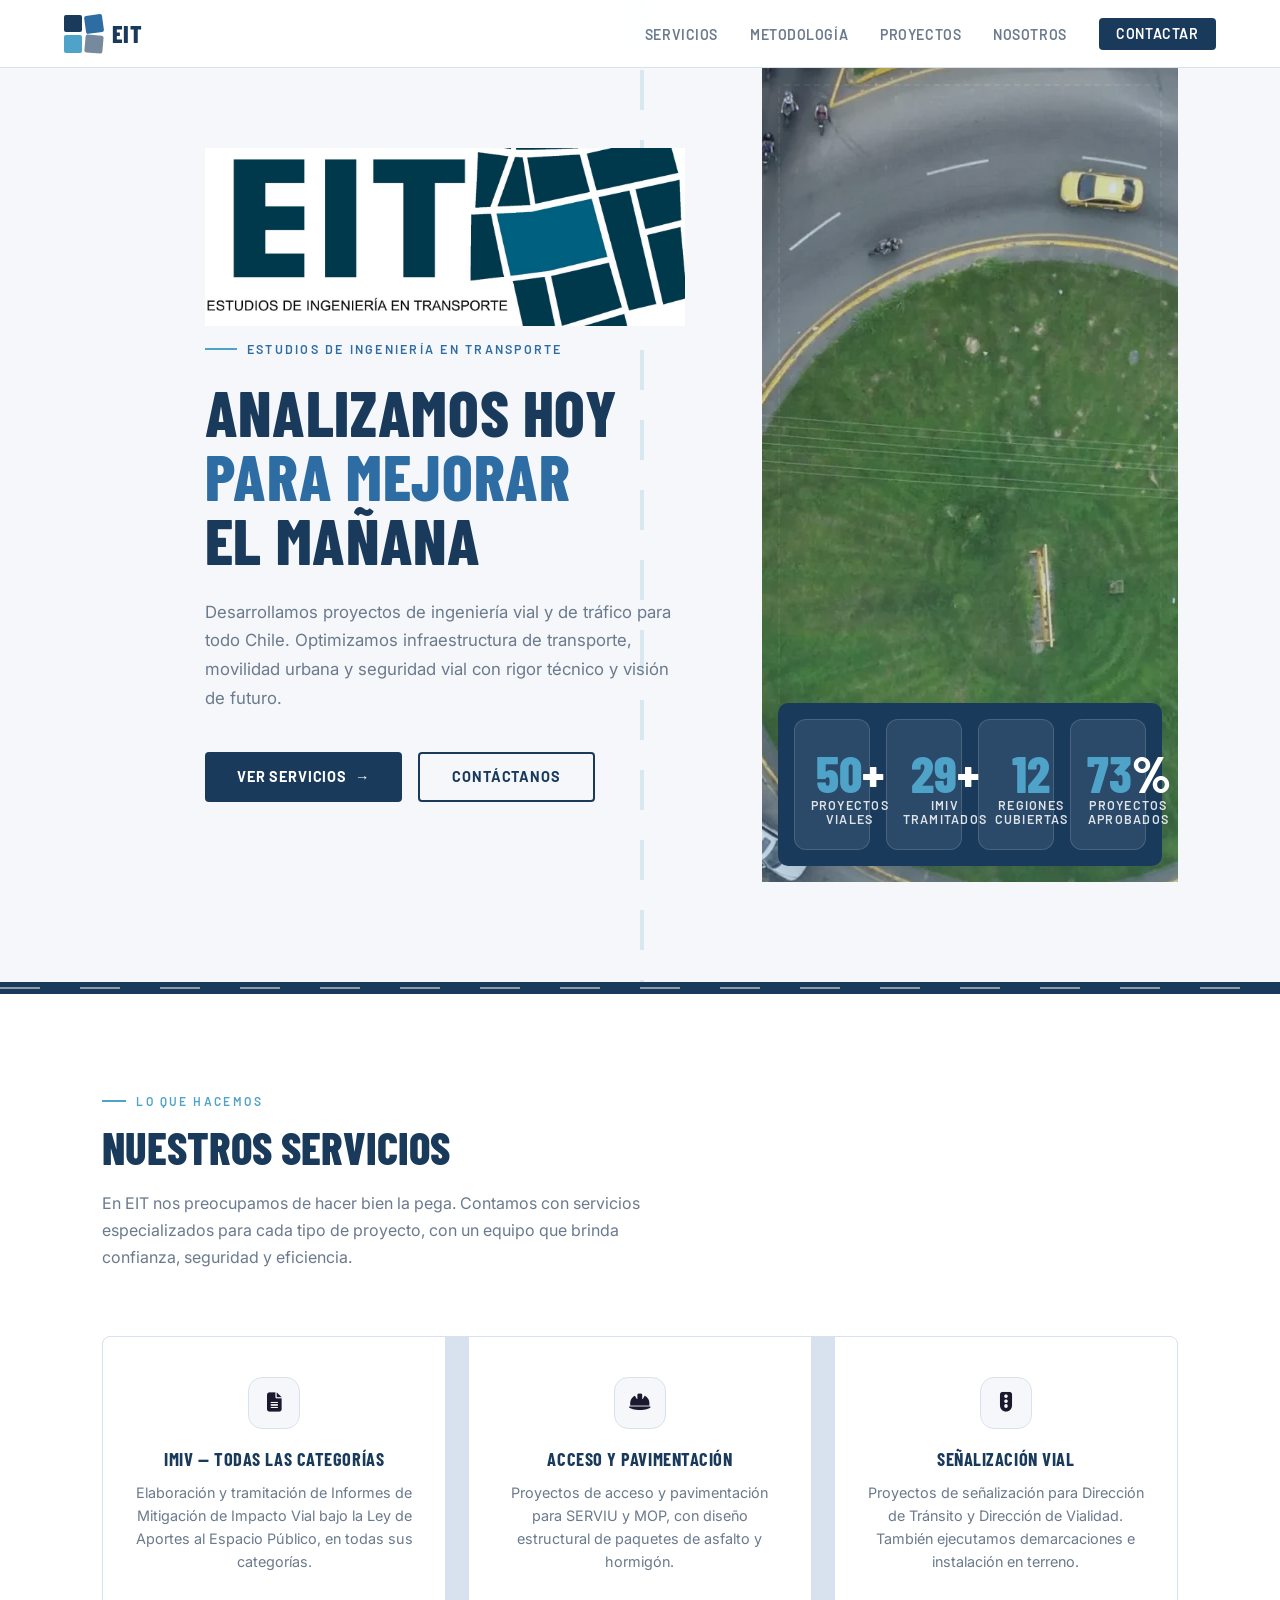
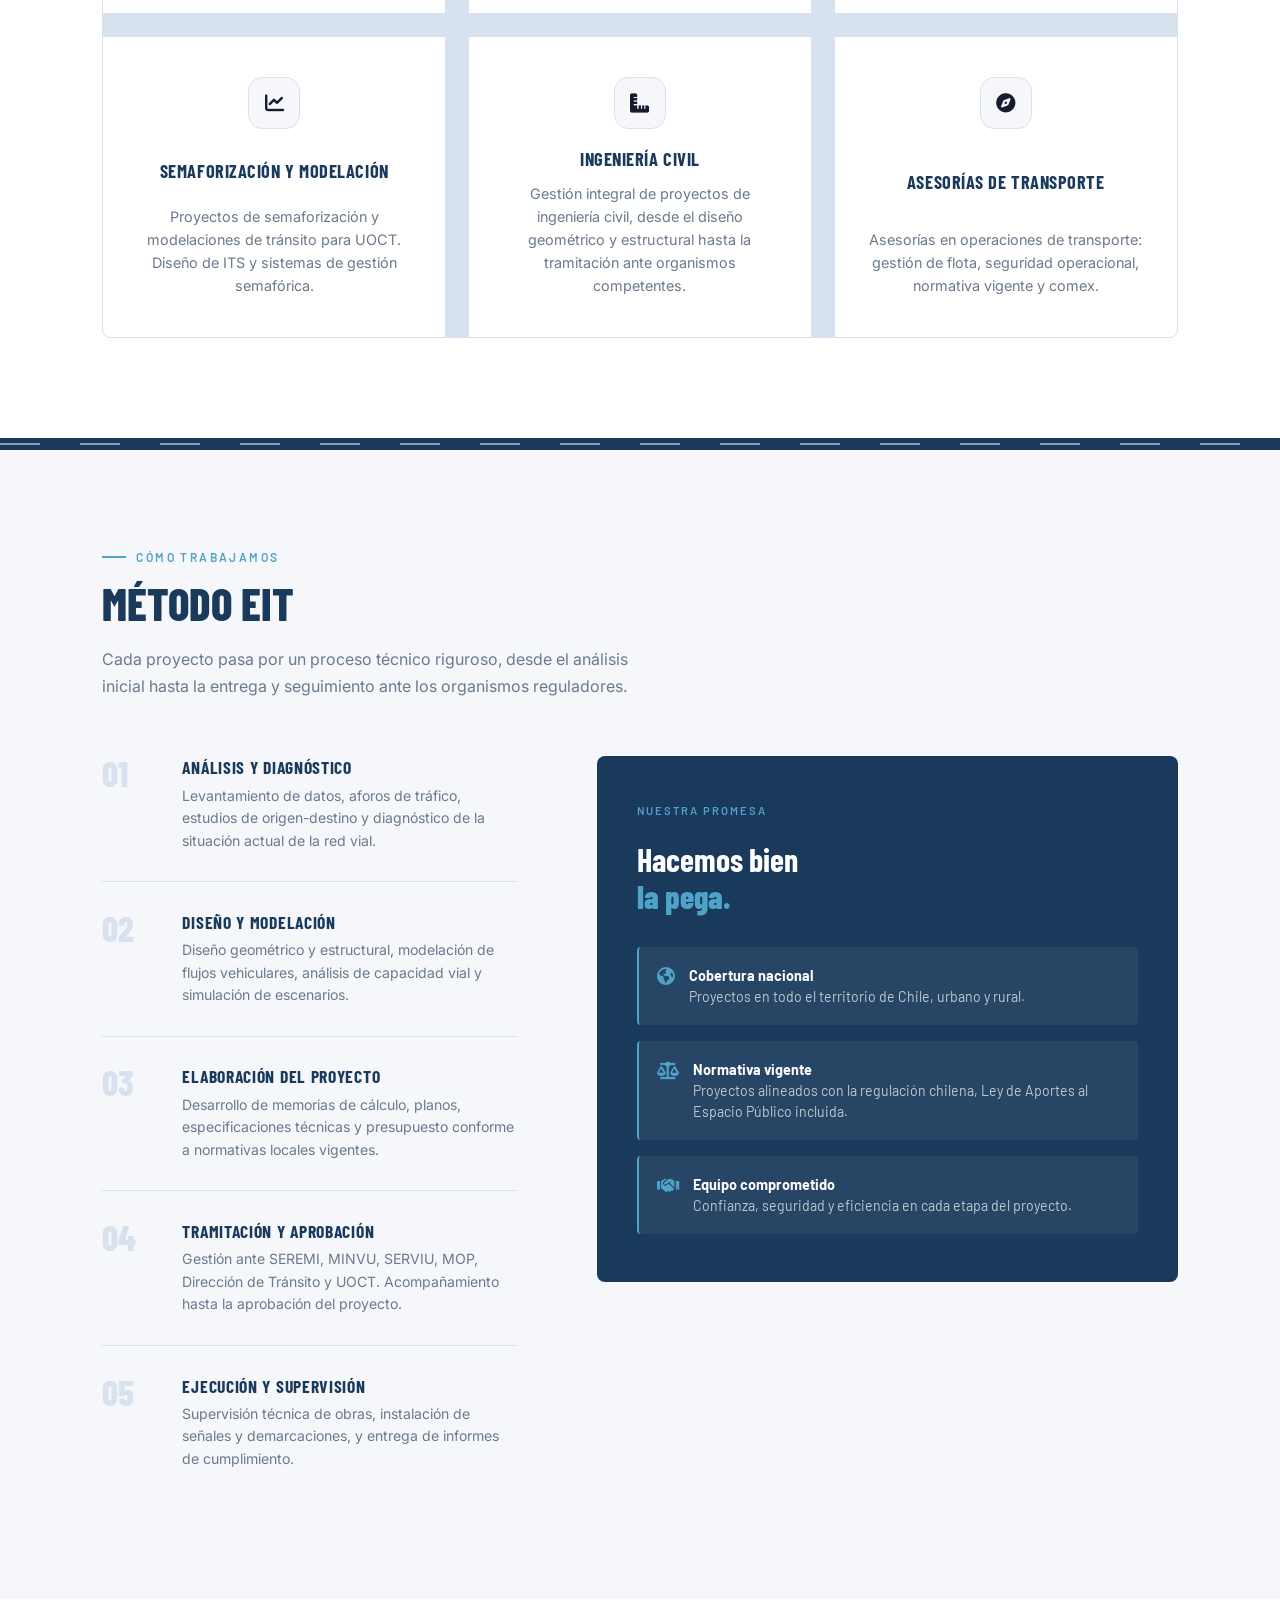
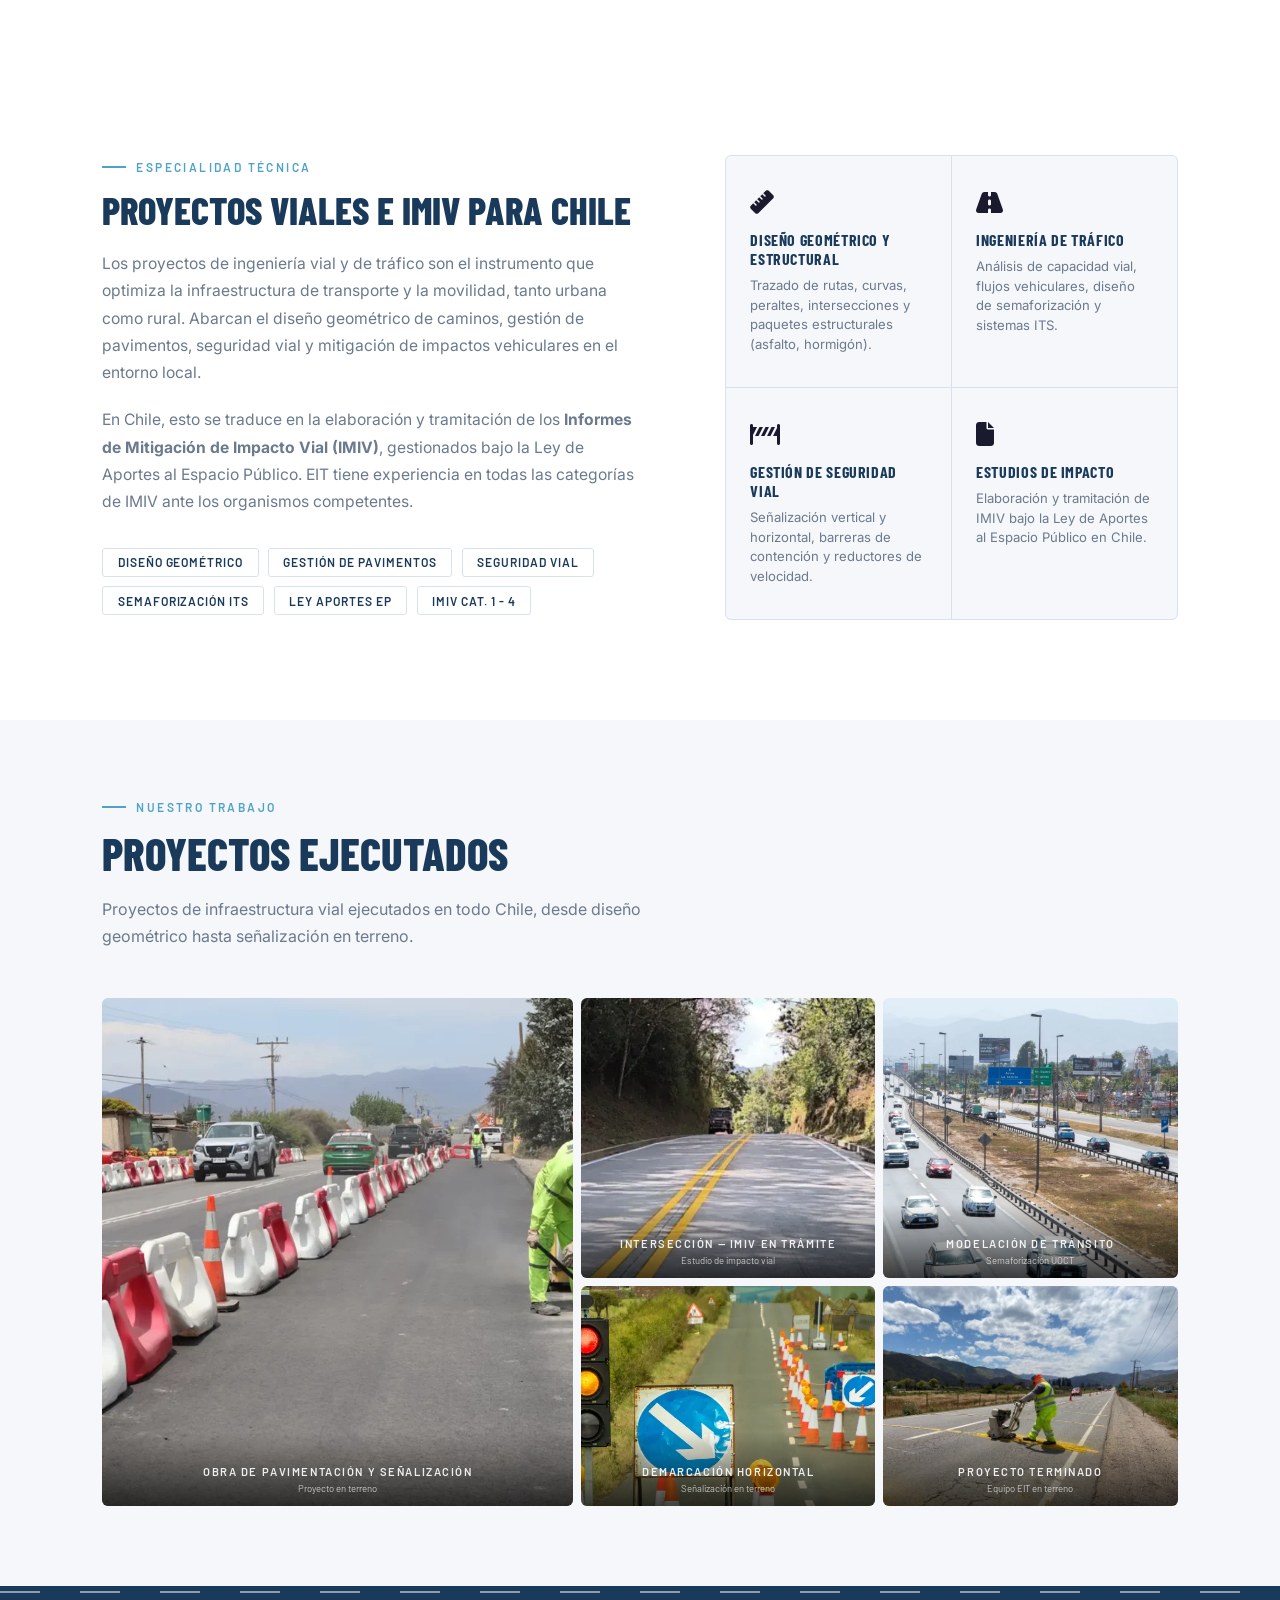
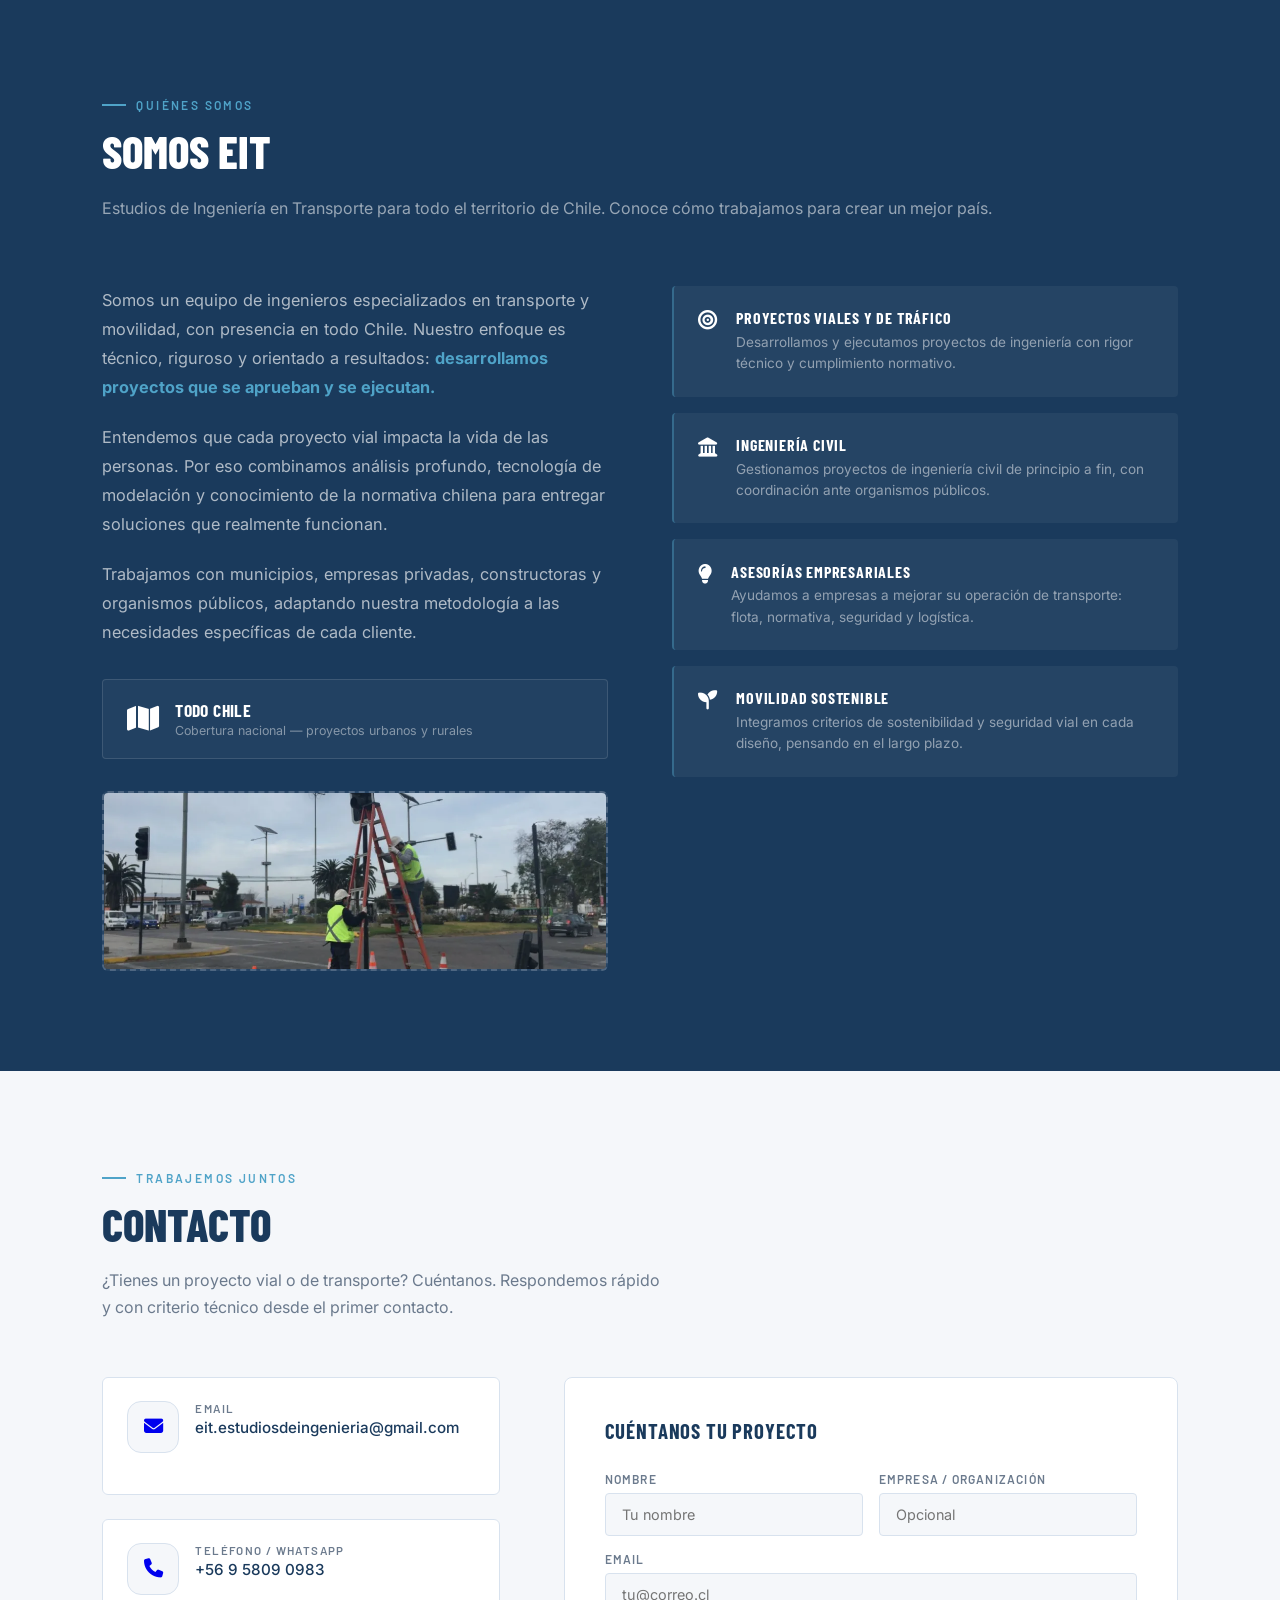
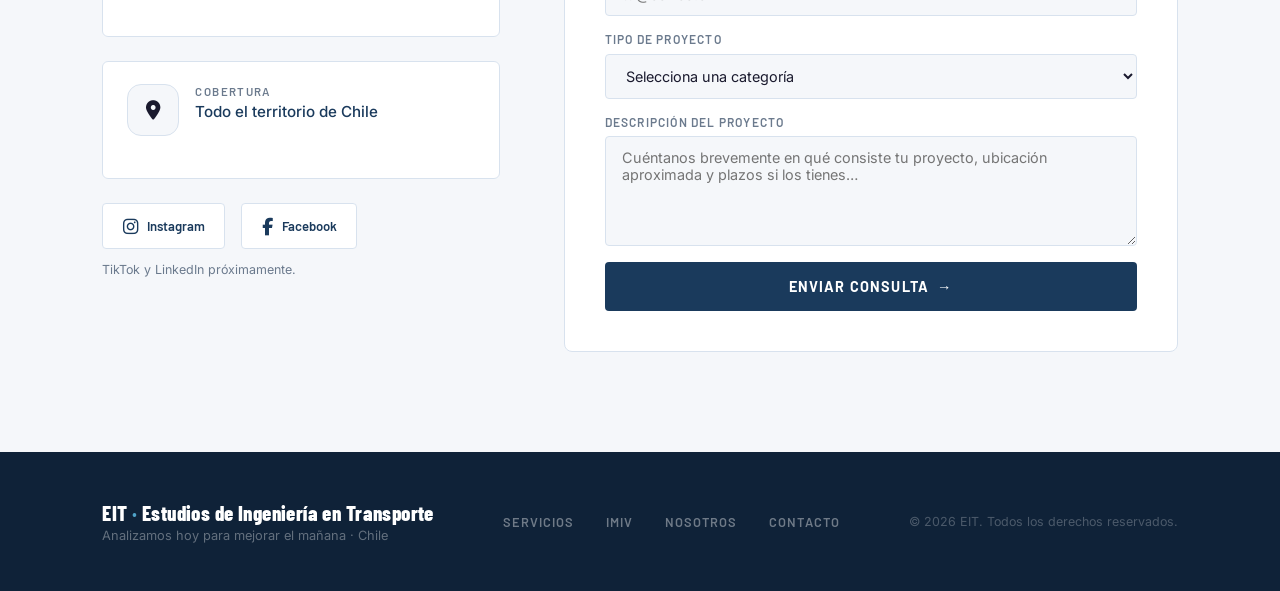
==== commit e465ef2f: "fav" ====
--- a/index.html
+++ b/index.html
@@ -4,6 +4,14 @@
 <meta charset="UTF-8">
 <meta name="viewport" content="width=device-width, initial-scale=1.0">
 <title>EIT — Estudios de Ingeniería en Transporte</title>
+<meta property="og:title" content="EIT — Estudios de Ingeniería en Transporte">
+<meta property="og:description" content="Desarrollamos proyectos de ingeniería vial y de tráfico para todo Chile. Optimizamos infraestructura de transporte, movilidad urbana y seguridad vial con rigor técnico y visión de futuro.">
+<meta property="og:image" content="https://rroldanb.github.io/eit_landing/static/img/Logo_full.jpg">
+<meta property="og:url" content="https://rroldanb.github.io/eit_landing/">
+<meta property="og:type" content="website">
+<meta name="twitter:card" content="summary_large_image">
+<link rel="icon" type="image/png" sizes="32x32" href="static/img/favicon.png">
+<link rel="icon" type="image/png" sizes="16x16" href="static/img/favicon-16.png">
 <link rel="preconnect" href="https://fonts.googleapis.com">
 <link rel="preconnect" href="https://fonts.gstatic.com" crossorigin>
 <link href="https://fonts.googleapis.com/css2?family=Barlow+Condensed:wght@400;600;700;800&family=Barlow:wght@400;500;600&family=Inter:wght@400;500&display=swap" rel="stylesheet">
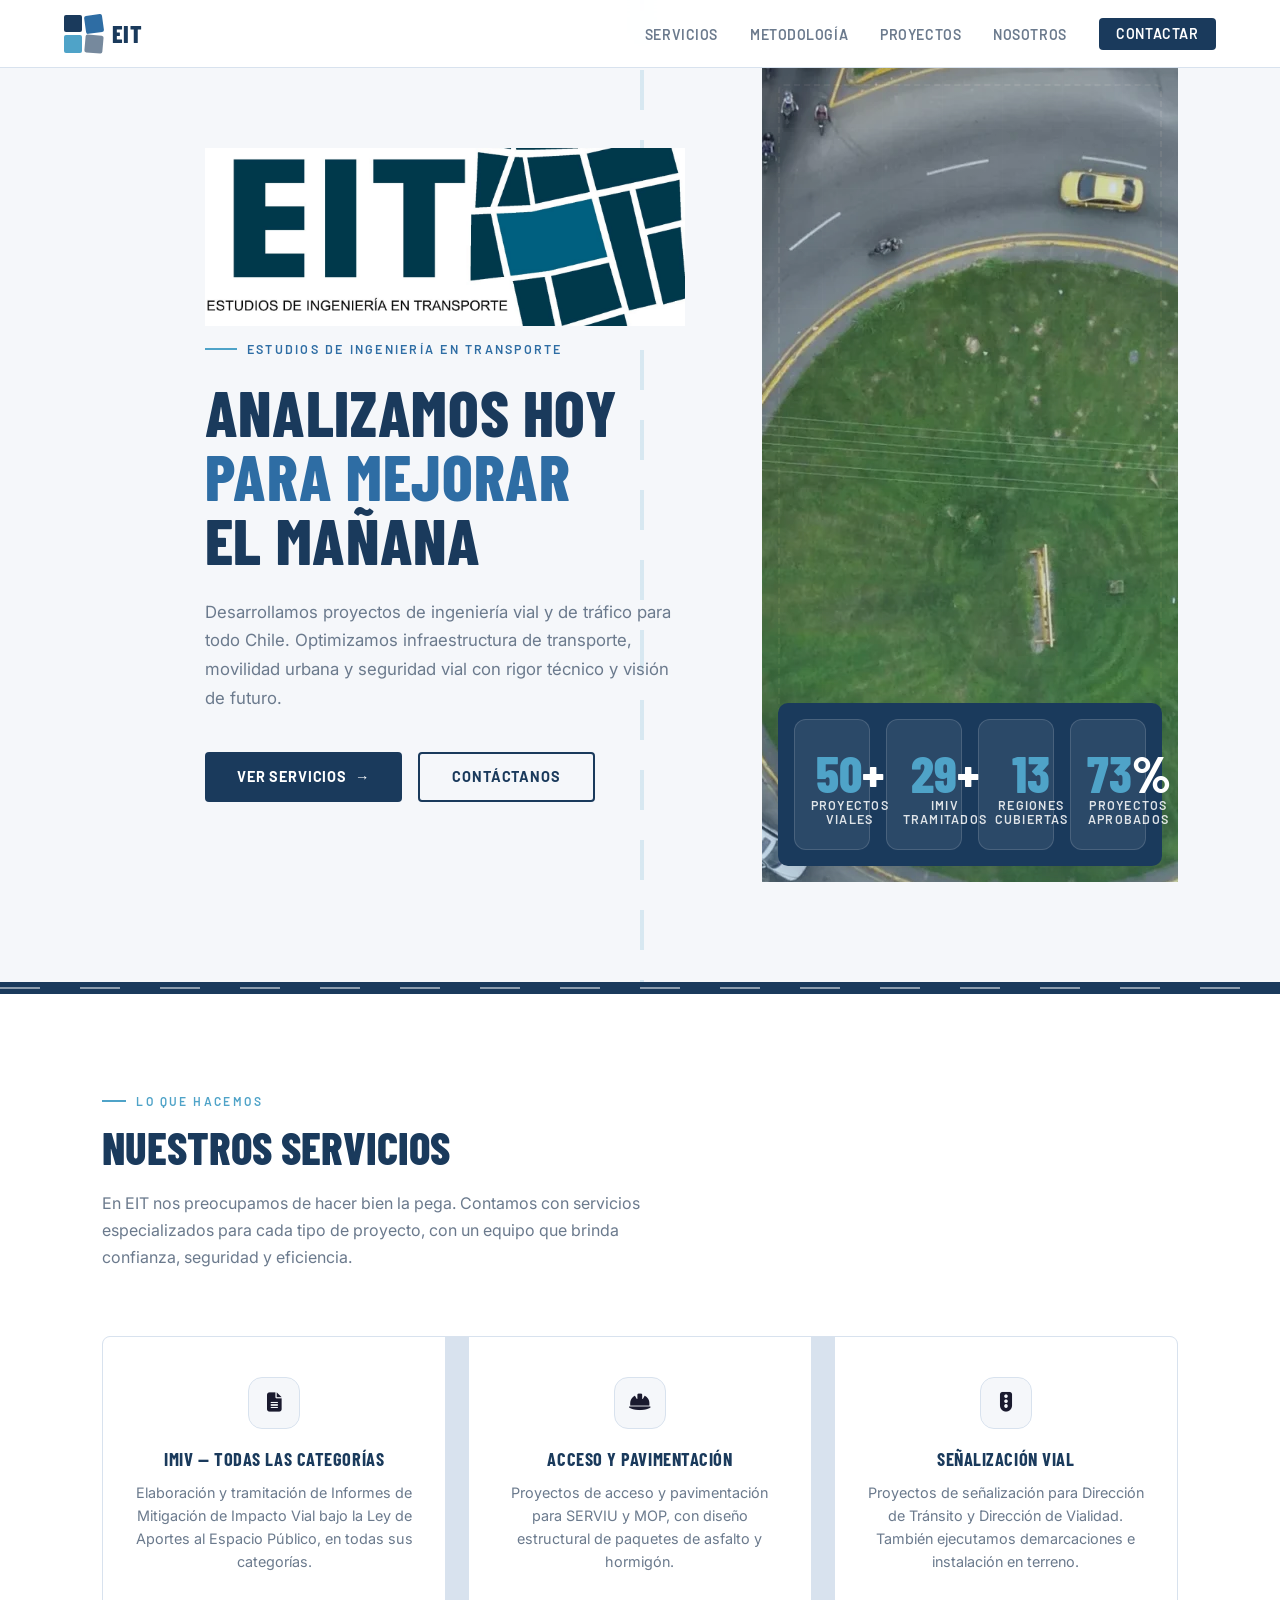
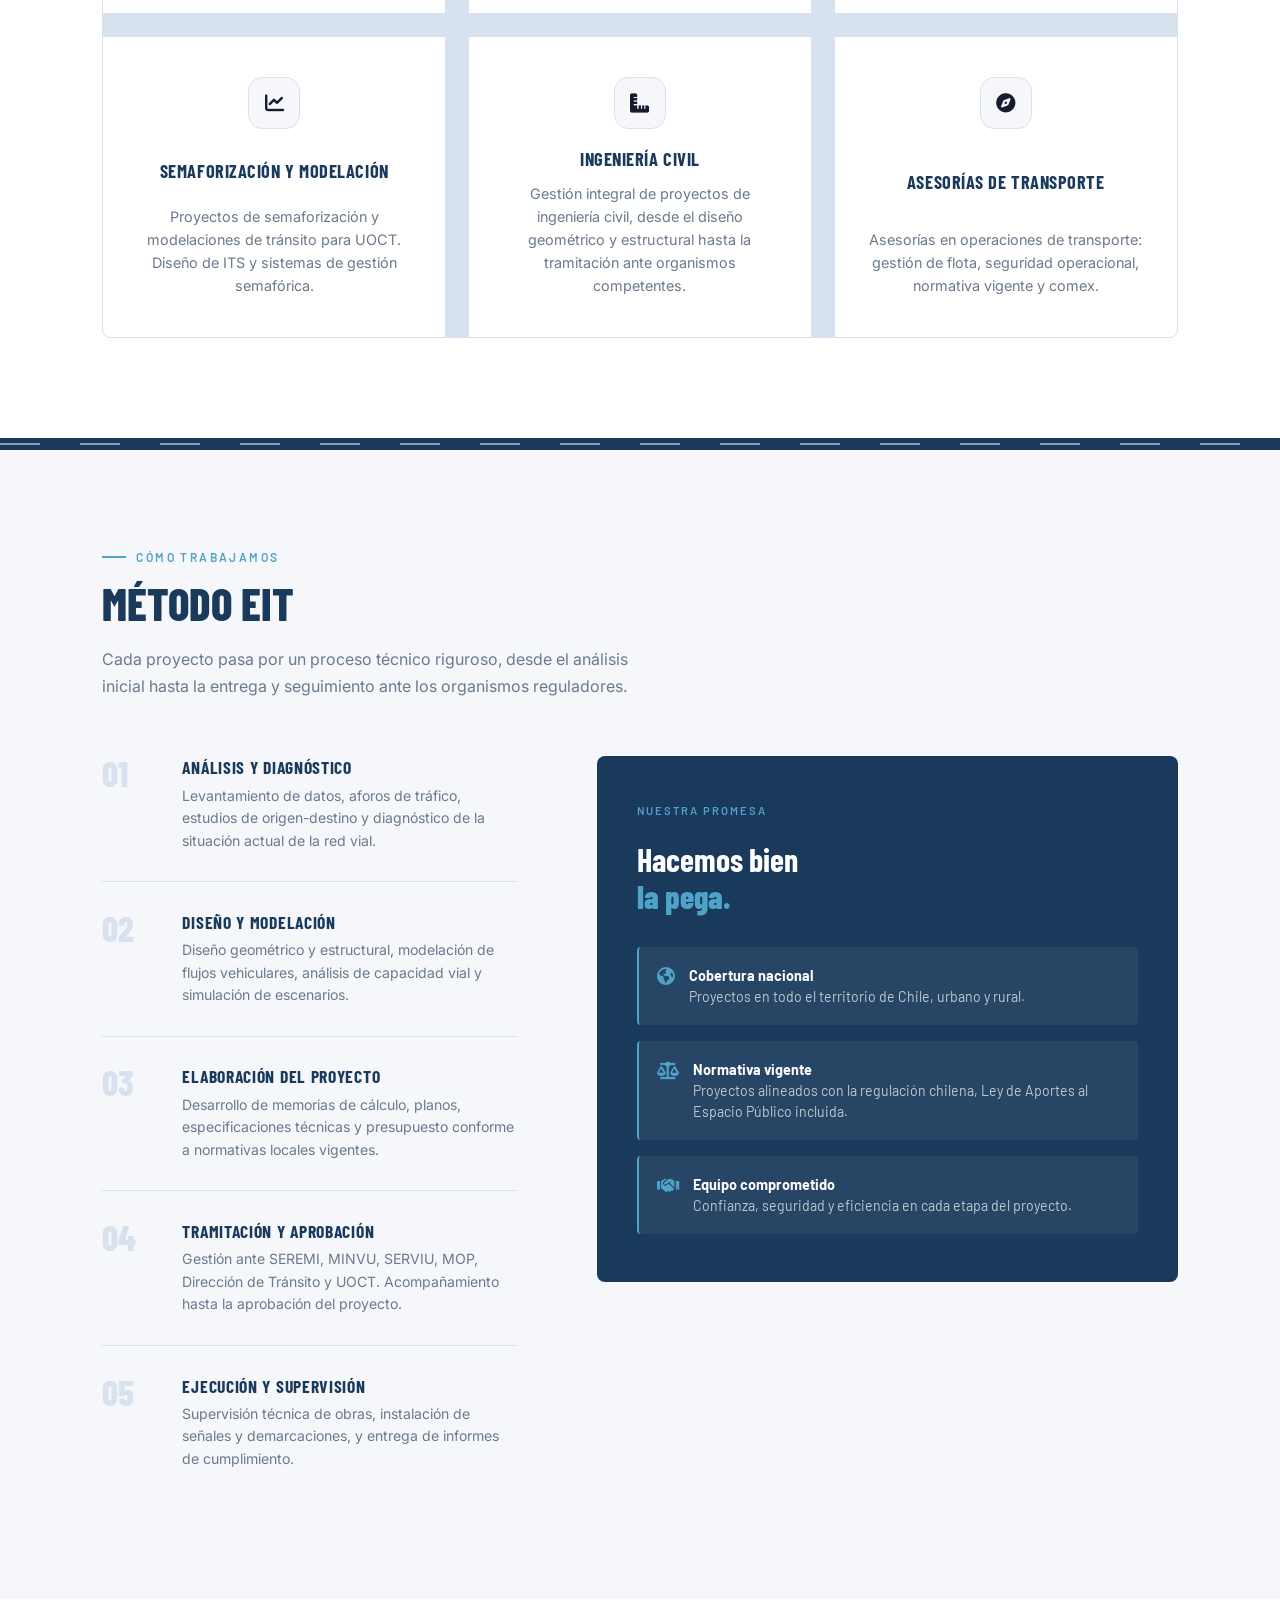
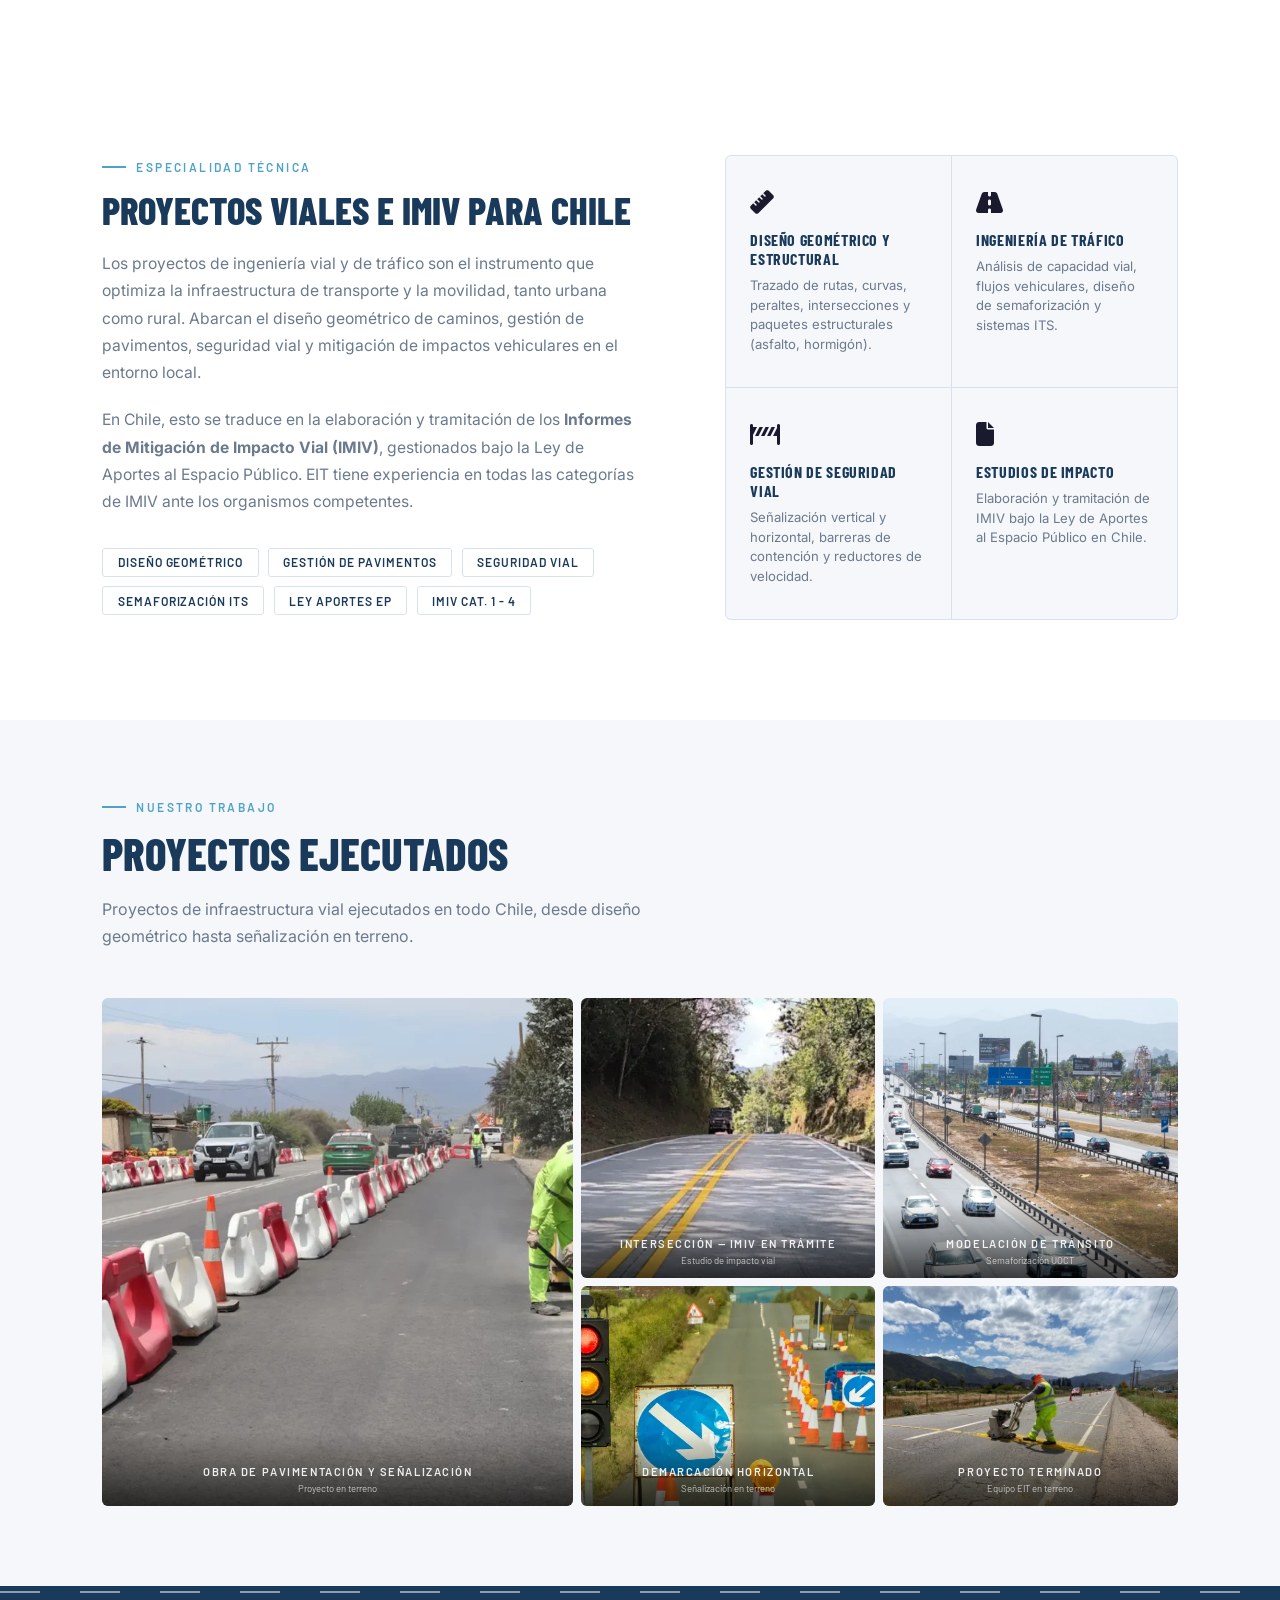
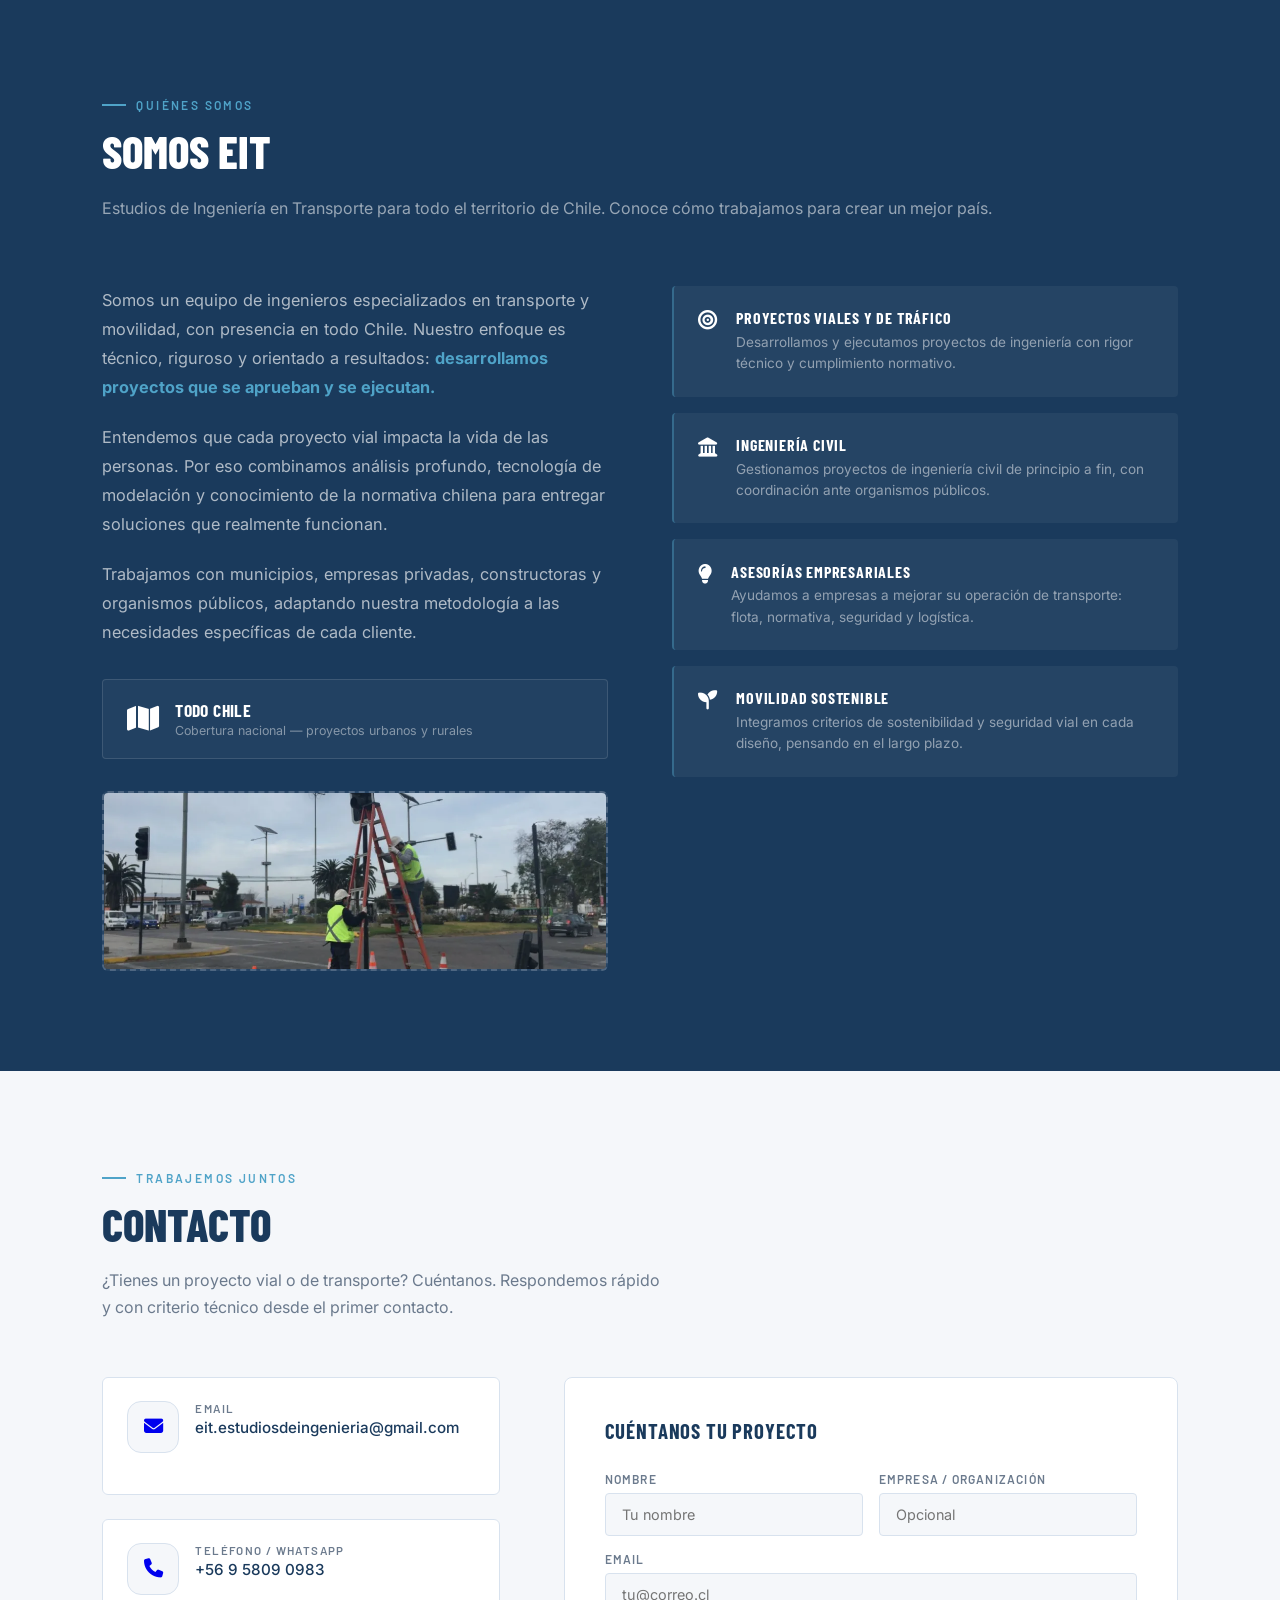
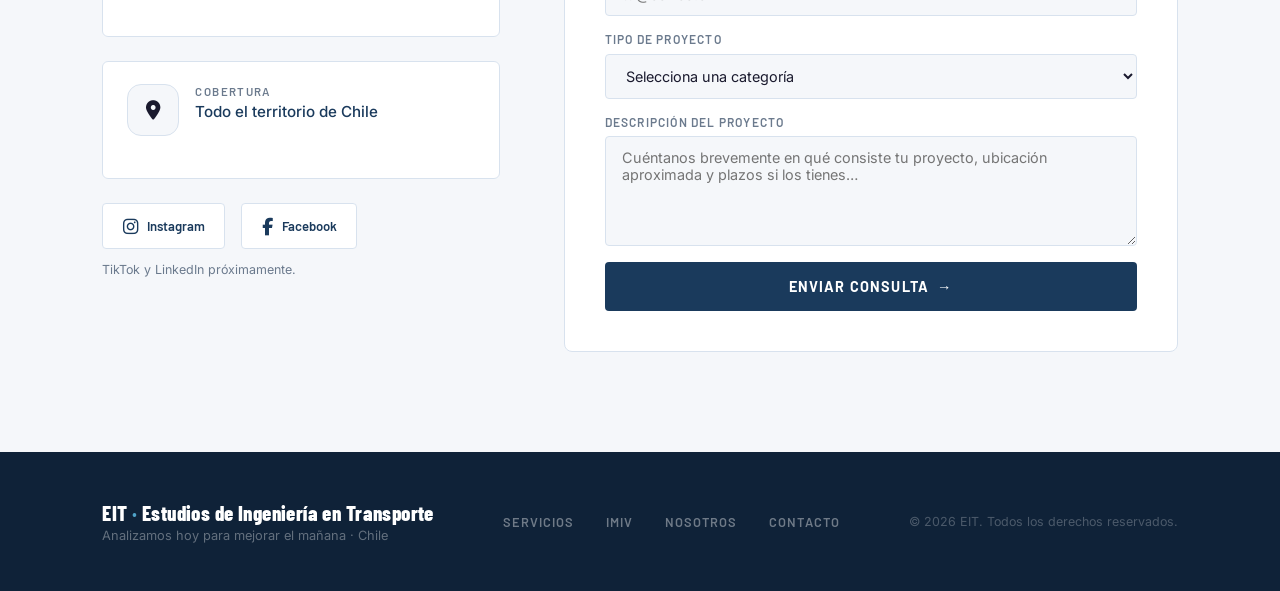
==== commit b3552b9a: "movil mejorado" ====
--- a/index.html
+++ b/index.html
@@ -31,6 +31,9 @@
     </div>
     <span class="nav-wordmark">EIT</span>
   </a>
+  <button class="menu-toggle" aria-label="Abrir menú">
+    <i class="fas fa-bars"></i>
+  </button>
   <ul class="nav-links">
     <li><a href="#servicios">Servicios</a></li>
     <li><a href="#metodologia">Metodología</a></li>
@@ -496,6 +499,22 @@
 </footer>
 
 <script>
+  // Mobile menu toggle
+  const menuToggle = document.querySelector('.menu-toggle');
+  const navLinks = document.querySelector('.nav-links');
+  menuToggle.addEventListener('click', () => {
+    navLinks.classList.toggle('open');
+    menuToggle.innerHTML = navLinks.classList.contains('open') 
+      ? '<i class="fas fa-times"></i>' 
+      : '<i class="fas fa-bars"></i>';
+  });
+  navLinks.querySelectorAll('a').forEach(link => {
+    link.addEventListener('click', () => {
+      navLinks.classList.remove('open');
+      menuToggle.innerHTML = '<i class="fas fa-bars"></i>';
+    });
+  });
+
   // Nav scroll effect
   const nav = document.getElementById('mainNav');
   window.addEventListener('scroll', () => {
--- a/static/css/style.css
+++ b/static/css/style.css
@@ -74,6 +74,17 @@
     transition: background .2s !important;
   }
   .nav-cta:hover { background: var(--blue) !important; color: var(--white) !important; }
+
+  .menu-toggle {
+    display: none;
+    background: none;
+    border: none;
+    cursor: pointer;
+    padding: .5rem;
+    color: var(--navy);
+    font-size: 1.5rem;
+  }
+  .menu-toggle:hover { color: var(--blue); }
 
   /* ──────────────── HERO ──────────────── */
   .hero {
@@ -813,10 +824,72 @@
     }
     .gallery-cell:first-child { grid-row: auto; }
     .gallery-cell { min-height: 200px; }
-    .nav-links { display: none; }
+    .menu-toggle { display: block; }
+    .nav-links {
+      display: none;
+      position: absolute;
+      top: 68px;
+      left: 0;
+      right: 0;
+      background: rgba(255,255,255,.98);
+      flex-direction: column;
+      align-items: stretch;
+      gap: 0;
+      padding: 1rem 6vw;
+      border-bottom: 1px solid var(--border);
+      box-shadow: 0 4px 20px rgba(26,58,92,.12);
+    }
+    .nav-links.open { display: flex; }
+    .nav-links li { border-bottom: 1px solid var(--border); }
+    .nav-links li:last-child { border-bottom: none; }
+    .nav-links a {
+      padding: 1rem 0;
+      width: 100%;
+    }
+    .nav-links .nav-cta {
+      padding: 1rem;
+      text-align: center;
+      margin-top: .5rem;
+    }
     section { padding: 70px 6vw; }
     .hero-content { padding: 60px 6vw; }
     .form-row { grid-template-columns: 1fr; }
+    .hero-title { font-size: 2.2rem !important; }
+    .hero-body { font-size: .95rem; }
+    .hero-content img { width: 20rem !important; }
+  }
+
+  @media (max-width: 600px) {
+    :root {
+      --nav-height: 56px;
+    }
+    nav { height: 56px; }
+    .hero-stats {
+      grid-template-columns: 1fr;
+      gap: .5rem;
+      padding: .75rem;
+    }
+    .stat-card { padding: .8rem .6rem; }
+    .stat-number { font-size: 1.8rem !important; }
+    .stat-label { font-size: .68rem; }
+    .hero-content { padding: 40px 5vw; }
+    .hero-title { font-size: 1.8rem !important; }
+    .hero-body { margin-bottom: 1.5rem; }
+    .hero-actions { flex-direction: column; }
+    .btn-primary, .btn-outline { width: 100%; text-align: center; }
+    .services-grid {
+      grid-template-columns: 1fr;
+    }
+    .service-card { padding: 2rem 1.5rem; }
+    .process-highlight { padding: 2rem 1.5rem; }
+    .imiv-grid { gap: 2rem; }
+    .imiv-pillars { grid-template-columns: 1fr; }
+    .about-grid { gap: 2rem; }
+    .contact-wrap { gap: 2rem; }
+    .gallery-cell { min-height: 180px; }
+    .gallery-caption { font-size: .65rem; padding: 1.5rem 1rem .5rem; }
+    .contact-form-card { padding: 1.8rem 1.2rem; }
+    .footer-links { gap: 1rem; }
   }
 
   @media (prefers-reduced-motion: reduce) {
